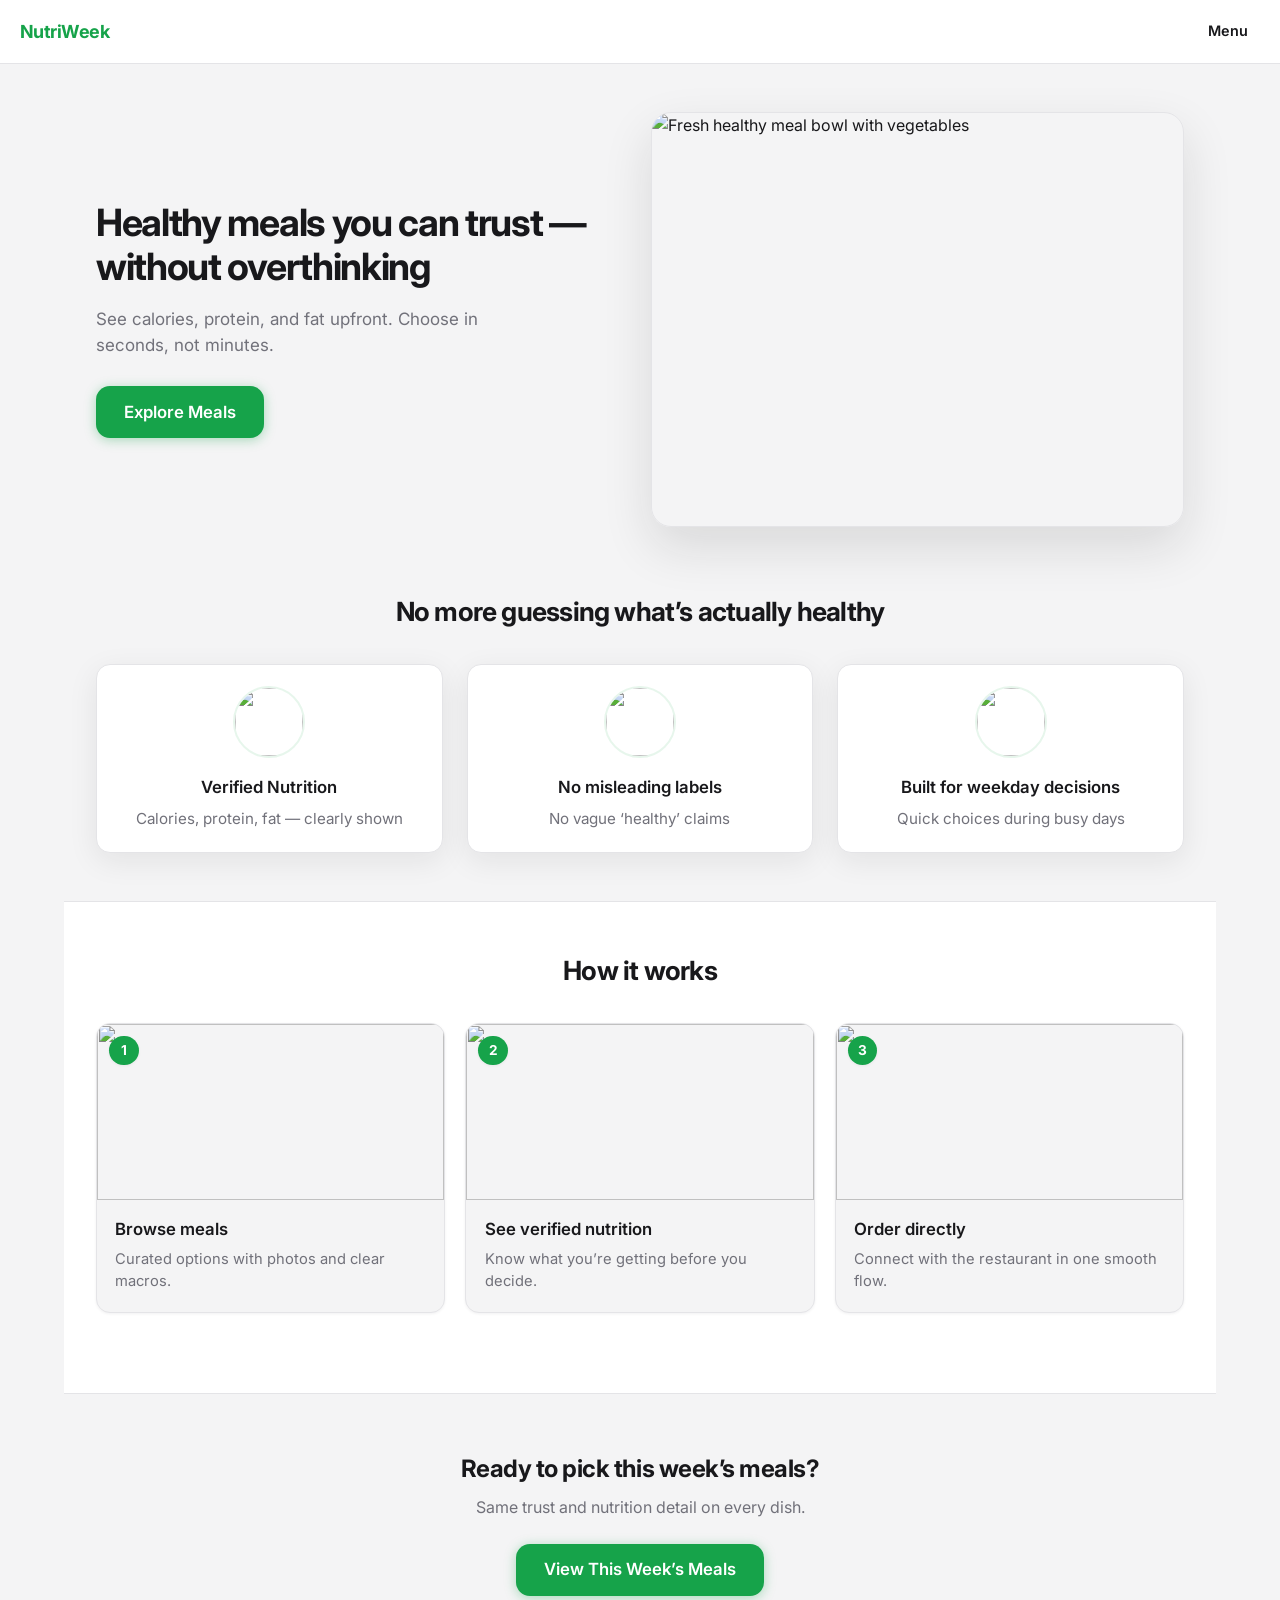
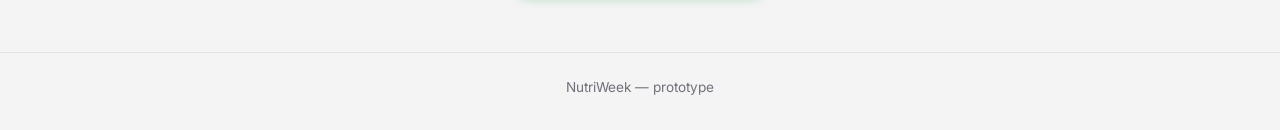
==== index.html @ 4da8d043 "first commit" ====
<!DOCTYPE html>
<html lang="en">
<head>
  <meta charset="UTF-8" />
  <meta name="viewport" content="width=device-width, initial-scale=1.0" />
  <title>NutriWeek — Healthy meals you can trust</title>
  <link rel="preconnect" href="https://fonts.googleapis.com" />
  <link rel="preconnect" href="https://fonts.gstatic.com" crossorigin />
  <link href="https://fonts.googleapis.com/css2?family=Inter:wght@400;500;600;700&display=swap" rel="stylesheet" />
  <link rel="stylesheet" href="styles.css" />
</head>
<body class="page-landing">
  <header class="site-header">
    <a href="index.html" class="logo logo--link">NutriWeek</a>
    <a href="menu.html" class="header-cta">Menu</a>
  </header>

  <main class="marketing-main">
    <section class="hero" aria-labelledby="hero-title">
      <div class="hero__copy">
        <h1 id="hero-title" class="hero__title">Healthy meals you can trust — without overthinking</h1>
        <p class="hero__subtitle">
          See calories, protein, and fat upfront. Choose in seconds, not minutes.
        </p>
        <a href="menu.html" class="btn btn-primary btn-lg">Explore Meals</a>
      </div>
      <figure class="hero__figure">
        <img
          src="https://images.unsplash.com/photo-1729769218931-435e9a261149?q=80&w=687&auto=format&fit=crop&ixlib=rb-4.1.0&ixid=M3wxMjA3fDB8MHxwaG90by1wYWdlfHx8fGVufDB8fHx8fA%3D%3D"
          alt="Fresh healthy meal bowl with vegetables"
          width="900"
          height="700"
          loading="eager"
          class="hero__img"
        />
      </figure>
    </section>

    <section class="trust" aria-labelledby="trust-title">
      <div class="section-inner">
        <h2 id="trust-title" class="section-title">No more guessing what’s actually healthy</h2>
        <div class="trust-grid">
          <article class="trust-card">
            <div class="trust-card__icon-wrap">
              <img
                src="https://images.unsplash.com/photo-1490645935967-10de6ba17061?w=200&h=200&fit=crop&q=80"
                alt=""
                width="200"
                height="200"
                class="trust-card__thumb"
                loading="lazy"
              />
            </div>
            <h3 class="trust-card__title">Verified Nutrition</h3>
            <p class="trust-card__text">Calories, protein, fat — clearly shown</p>
          </article>
          <article class="trust-card">
            <div class="trust-card__icon-wrap">
              <img
                src="https://images.unsplash.com/photo-1512621776951-a57141f2eefd?w=200&h=200&fit=crop&q=80"
                alt=""
                width="200"
                height="200"
                class="trust-card__thumb"
                loading="lazy"
              />
            </div>
            <h3 class="trust-card__title">No misleading labels</h3>
            <p class="trust-card__text">No vague ‘healthy’ claims</p>
          </article>
          <article class="trust-card">
            <div class="trust-card__icon-wrap">
              <img
                src="https://images.unsplash.com/photo-1504674900247-0877df9cc836?w=200&h=200&fit=crop&q=80"
                alt=""
                width="200"
                height="200"
                class="trust-card__thumb"
                loading="lazy"
              />
            </div>
            <h3 class="trust-card__title">Built for weekday decisions</h3>
            <p class="trust-card__text">Quick choices during busy days</p>
          </article>
        </div>
      </div>
    </section>

    <section class="how" aria-labelledby="how-title">
      <div class="section-inner">
        <h2 id="how-title" class="section-title">How it works</h2>
        <div class="steps">
          <div class="step-card">
            <img
              src="https://images.unsplash.com/photo-1604908176997-125f25cc6f3d?w=400&h=280&fit=crop&q=80"
              alt=""
              width="400"
              height="280"
              class="step-card__img"
              loading="lazy"
            />
            <span class="step-card__num">1</span>
            <h3 class="step-card__title">Browse meals</h3>
            <p class="step-card__text">Curated options with photos and clear macros.</p>
          </div>
          <div class="step-card">
            <img
              src="https://images.unsplash.com/photo-1498837167922-ddd27525d352?w=400&h=280&fit=crop&q=80"
              alt=""
              width="400"
              height="280"
              class="step-card__img"
              loading="lazy"
            />
            <span class="step-card__num">2</span>
            <h3 class="step-card__title">See verified nutrition</h3>
            <p class="step-card__text">Know what you’re getting before you decide.</p>
          </div>
          <div class="step-card">
            <img
              src="https://images.unsplash.com/photo-1555939594-58d7cb561ad1?w=400&h=280&fit=crop&q=80"
              alt=""
              width="400"
              height="280"
              class="step-card__img"
              loading="lazy"
            />
            <span class="step-card__num">3</span>
            <h3 class="step-card__title">Order directly</h3>
            <p class="step-card__text">Connect with the restaurant in one smooth flow.</p>
          </div>
        </div>
      </div>
    </section>

    <section class="cta-band" aria-label="Get started">
      <div class="cta-band__inner">
        <h2 class="cta-band__title">Ready to pick this week’s meals?</h2>
        <p class="cta-band__text">Same trust and nutrition detail on every dish.</p>
        <a href="menu.html" class="btn btn-primary btn-lg">View This Week’s Meals</a>
      </div>
    </section>
  </main>

  <footer class="site-footer">
    <p class="site-footer__text">NutriWeek — prototype</p>
  </footer>

  <script>
    sessionStorage.setItem("nutriweek_funnel_start", String(Date.now()));
  </script>
</body>
</html>
---- styles.css ----
/* NutriWeek — marketing + menu, mobile-first */

:root {
  --bg: #f4f4f5;
  --surface: #ffffff;
  --text: #18181b;
  --muted: #71717a;
  --accent: #16a34a;
  --accent-hover: #15803d;
  --accent-soft: rgba(22, 163, 74, 0.1);
  --border: #e4e4e7;
  --verified: #16a34a;
  --shadow-sm: 0 1px 3px rgba(24, 24, 27, 0.06);
  --shadow-md: 0 8px 30px rgba(24, 24, 27, 0.08);
  --shadow-lg: 0 20px 50px rgba(24, 24, 27, 0.12);
  --radius: 14px;
  --radius-sm: 10px;
  --tap: 48px;
  font-size: 16px;
}

*,
*::before,
*::after {
  box-sizing: border-box;
}

body {
  margin: 0;
  font-family: "Inter", system-ui, -apple-system, Segoe UI, Roboto, sans-serif;
  background: var(--bg);
  color: var(--text);
  line-height: 1.55;
  min-height: 100dvh;
  -webkit-font-smoothing: antialiased;
}

/* ——— Header ——— */
.site-header {
  display: flex;
  align-items: center;
  justify-content: space-between;
  padding: 0.875rem 1.25rem;
  background: var(--surface);
  border-bottom: 1px solid var(--border);
  position: sticky;
  top: 0;
  z-index: 50;
}

.site-header--marketing {
  max-width: 72rem;
  margin: 0 auto;
  width: 100%;
}

.logo {
  font-weight: 700;
  font-size: 1.125rem;
  color: var(--accent);
  letter-spacing: -0.03em;
}

.logo--link {
  text-decoration: none;
  color: var(--accent);
}

.logo--link:hover {
  color: var(--accent-hover);
}

.header-cta {
  font-size: 0.9rem;
  font-weight: 600;
  color: var(--text);
  text-decoration: none;
  padding: 0.4rem 0.75rem;
  border-radius: var(--radius-sm);
  transition: background 0.15s ease;
}

.header-cta:hover {
  background: var(--bg);
}

/* ——— Buttons ——— */
.btn {
  display: inline-flex;
  align-items: center;
  justify-content: center;
  min-height: var(--tap);
  padding: 0.7rem 1.35rem;
  font-size: 1rem;
  font-weight: 600;
  border-radius: var(--radius);
  border: none;
  cursor: pointer;
  text-decoration: none;
  font-family: inherit;
  transition: background 0.18s ease, transform 0.12s ease, box-shadow 0.18s ease;
}

.btn:active {
  transform: scale(0.98);
}

.btn-primary {
  background: var(--accent);
  color: #fff;
  box-shadow: 0 2px 12px rgba(22, 163, 74, 0.35);
}

.btn-primary:hover {
  background: var(--accent-hover);
  box-shadow: 0 4px 16px rgba(22, 163, 74, 0.4);
}

.btn-lg {
  min-height: 52px;
  padding-left: 1.75rem;
  padding-right: 1.75rem;
  font-size: 1.05rem;
}

.btn-secondary {
  background: var(--text);
  color: #fff;
}

.btn-secondary:hover {
  opacity: 0.92;
}

.btn-ghost {
  background: transparent;
  color: var(--muted);
}

.btn-ghost:hover {
  background: var(--bg);
  color: var(--text);
}

.btn-whatsapp {
  background: #25d366;
  color: #fff;
  width: 100%;
}

.btn-whatsapp:hover {
  filter: brightness(1.05);
  box-shadow: var(--shadow-sm);
}

.btn-block {
  width: 100%;
}

/* ——— Marketing: landing ——— */
.marketing-main {
  max-width: 72rem;
  margin: 0 auto;
}

.hero {
  display: grid;
  gap: 2rem;
  padding: 2rem 1.25rem 3rem;
  align-items: center;
}

@media (min-width: 900px) {
  .hero {
    grid-template-columns: 1fr 1.05fr;
    padding: 3rem 2rem 4rem;
    gap: 3rem;
  }
}

.hero__copy {
  text-align: center;
}

@media (min-width: 900px) {
  .hero__copy {
    text-align: left;
  }
}

.hero__title {
  font-size: clamp(1.65rem, 4.5vw, 2.35rem);
  font-weight: 700;
  line-height: 1.18;
  margin: 0 0 1rem;
  letter-spacing: -0.035em;
  color: var(--text);
}

.hero__subtitle {
  color: var(--muted);
  margin: 0 0 1.75rem;
  font-size: 1.0625rem;
  max-width: 28rem;
  margin-left: auto;
  margin-right: auto;
}

@media (min-width: 900px) {
  .hero__subtitle {
    margin-left: 0;
  }
}

.hero__figure {
  margin: 0;
  border-radius: calc(var(--radius) + 6px);
  overflow: hidden;
  box-shadow: var(--shadow-lg);
  border: 1px solid var(--border);
}

.hero__img {
  display: block;
  width: 100%;
  height: auto;
  aspect-ratio: 9 / 7;
  object-fit: cover;
}

.section-inner {
  padding: 0 1.25rem 3rem;
}

@media (min-width: 640px) {
  .section-inner {
    padding-left: 2rem;
    padding-right: 2rem;
  }
}

.section-title {
  font-size: clamp(1.35rem, 3vw, 1.65rem);
  font-weight: 700;
  text-align: center;
  margin: 0 0 2rem;
  letter-spacing: -0.03em;
}

.trust-grid {
  display: grid;
  gap: 1.25rem;
}

@media (min-width: 700px) {
  .trust-grid {
    grid-template-columns: repeat(3, 1fr);
    gap: 1.5rem;
  }
}

.trust-card {
  background: var(--surface);
  border-radius: var(--radius);
  padding: 1.35rem 1.25rem;
  border: 1px solid var(--border);
  box-shadow: var(--shadow-md);
  text-align: center;
}

.trust-card__icon-wrap {
  width: 4.5rem;
  height: 4.5rem;
  margin: 0 auto 1rem;
  border-radius: 50%;
  overflow: hidden;
  border: 2px solid var(--accent-soft);
}

.trust-card__thumb {
  width: 100%;
  height: 100%;
  object-fit: cover;
}

.trust-card__title {
  font-size: 1.05rem;
  font-weight: 600;
  margin: 0 0 0.4rem;
}

.trust-card__text {
  margin: 0;
  color: var(--muted);
  font-size: 0.95rem;
}

.how {
  background: var(--surface);
  border-top: 1px solid var(--border);
  border-bottom: 1px solid var(--border);
  padding: 3rem 0 2rem;
}

.steps {
  display: grid;
  gap: 1.5rem;
}

@media (min-width: 768px) {
  .steps {
    grid-template-columns: repeat(3, 1fr);
    gap: 1.25rem;
    align-items: start;
  }
}

.step-card {
  background: var(--bg);
  border-radius: var(--radius);
  padding: 0;
  border: 1px solid var(--border);
  box-shadow: var(--shadow-sm);
  overflow: hidden;
  position: relative;
}

.step-card__img {
  width: 100%;
  height: 11rem;
  object-fit: cover;
  display: block;
}

.step-card__num {
  position: absolute;
  top: 0.75rem;
  left: 0.75rem;
  width: 1.85rem;
  height: 1.85rem;
  background: var(--accent);
  color: #fff;
  font-size: 0.85rem;
  font-weight: 700;
  border-radius: 50%;
  display: flex;
  align-items: center;
  justify-content: center;
  box-shadow: var(--shadow-sm);
}

.step-card__title {
  font-size: 1.05rem;
  font-weight: 600;
  margin: 0;
  padding: 1rem 1.15rem 0.35rem;
}

.step-card__text {
  margin: 0;
  padding: 0 1.15rem 1.15rem;
  color: var(--muted);
  font-size: 0.92rem;
}

.cta-band {
  padding: 3.5rem 1.25rem;
  text-align: center;
}

.cta-band__inner {
  max-width: 32rem;
  margin: 0 auto;
}

.cta-band__title {
  font-size: 1.5rem;
  font-weight: 700;
  margin: 0 0 0.5rem;
  letter-spacing: -0.02em;
}

.cta-band__text {
  color: var(--muted);
  margin: 0 0 1.5rem;
}

.site-footer {
  padding: 1.5rem 1.25rem 2rem;
  text-align: center;
  border-top: 1px solid var(--border);
}

.site-footer__text {
  margin: 0;
  font-size: 0.85rem;
  color: var(--muted);
}

/* ——— App: menu page ——— */
.app-main {
  max-width: 42rem;
  margin: 0 auto;
  padding: 1.25rem 1rem 3.5rem;
}

@media (min-width: 480px) {
  .app-main {
    padding-left: 1.5rem;
    padding-right: 1.5rem;
  }
}

.menu-trust-banner {
  margin: 0 0 1.25rem;
  padding: 0.65rem 1rem;
  font-size: 0.875rem;
  font-weight: 500;
  color: #166534;
  background: #dcfce7;
  border: 1px solid #bbf7d0;
  border-radius: var(--radius-sm);
  text-align: center;
}

.page-title {
  font-size: 1.4rem;
  font-weight: 700;
  margin: 0 0 0.35rem;
  letter-spacing: -0.02em;
}

.screen {
  display: none;
  animation: fadeIn 0.28s ease;
}

.screen--active {
  display: block;
}

.screen[hidden] {
  display: none !important;
}

@keyframes fadeIn {
  from {
    opacity: 0;
    transform: translateY(8px);
  }
  to {
    opacity: 1;
    transform: translateY(0);
  }
}

.section-head {
  margin-bottom: 1.35rem;
}

.muted {
  color: var(--muted);
  margin: 0;
  font-size: 0.95rem;
}

.menu-list {
  list-style: none;
  margin: 0;
  padding: 0;
  display: flex;
  flex-direction: column;
  gap: 1.35rem;
}

.menu-item-card {
  background: var(--surface);
  border-radius: var(--radius);
  overflow: hidden;
  border: 1px solid var(--border);
  box-shadow: var(--shadow-md);
  display: flex;
  flex-direction: column;
}

.menu-item-card__media {
  position: relative;
  margin: 0;
  aspect-ratio: 600 / 360;
  overflow: hidden;
  background: var(--border);
}

.menu-item-card__media img {
  width: 100%;
  height: 100%;
  object-fit: cover;
  display: block;
}

.menu-item-card__body {
  padding: 1.15rem 1.2rem 1.25rem;
  display: flex;
  flex-direction: column;
  flex: 1;
}

.menu-item-card__row {
  display: flex;
  flex-wrap: wrap;
  align-items: flex-start;
  justify-content: space-between;
  gap: 0.5rem;
  margin-bottom: 0.5rem;
}

.menu-item-card__title {
  margin: 0;
  font-size: 1.08rem;
  font-weight: 600;
  letter-spacing: -0.02em;
}

.price {
  font-weight: 700;
  color: var(--accent);
  font-size: 1.05rem;
  white-space: nowrap;
}

.badge {
  display: inline-block;
  font-size: 0.65rem;
  font-weight: 700;
  text-transform: uppercase;
  letter-spacing: 0.07em;
  color: #fff;
  background: var(--verified);
  padding: 0.25rem 0.55rem;
  border-radius: 6px;
  margin-bottom: 0.55rem;
}

.nutrition {
  font-size: 0.9rem;
  color: var(--muted);
  margin: 0 0 1.1rem;
}

.menu-item-card .btn {
  width: 100%;
  margin-top: auto;
}

/* ——— Inline feedback (non-blocking) ——— */
.feedback-inline {
  margin-top: 2rem;
  padding: 1.25rem 1rem;
  background: var(--surface);
  border: 1px dashed var(--border);
  border-radius: var(--radius);
}

.feedback-inline__label {
  margin: 0 0 0.85rem;
  font-size: 0.9rem;
  font-weight: 500;
  color: var(--muted);
  text-align: center;
}

.feedback-inline__actions {
  display: flex;
  flex-wrap: wrap;
  gap: 0.5rem;
  justify-content: center;
}

.btn-feedback {
  display: inline-flex;
  align-items: center;
  justify-content: center;
  min-height: 2.25rem;
  padding: 0.4rem 0.85rem;
  font-size: 0.8125rem;
  font-weight: 500;
  font-family: inherit;
  color: var(--muted);
  background: var(--bg);
  border: 1px solid var(--border);
  border-radius: 999px;
  cursor: pointer;
  transition: color 0.15s ease, border-color 0.15s ease, background 0.15s ease;
}

.btn-feedback:hover {
  color: var(--text);
  border-color: #d4d4d8;
  background: #fafafa;
}

.btn-feedback:active {
  transform: scale(0.98);
}

.mt {
  margin-top: 0.75rem;
}

.mt-lg {
  margin-top: 1.25rem;
}

.contact-card {
  background: var(--surface);
  border-radius: var(--radius);
  padding: 1.5rem;
  border: 1px solid var(--border);
  box-shadow: var(--shadow-md);
}

.contact-card p {
  margin: 0.25rem 0;
}

.link-phone {
  color: var(--accent);
  font-weight: 600;
  text-decoration: none;
}

.link-phone:hover {
  text-decoration: underline;
}

/* ——— Modal ——— */
.modal[hidden] {
  display: none !important;
}

.modal:not([hidden]) {
  display: block;
  position: fixed;
  inset: 0;
  z-index: 100;
}

.modal-backdrop {
  position: absolute;
  inset: 0;
  background: rgba(24, 24, 27, 0.5);
  backdrop-filter: blur(2px);
}

.modal-panel {
  position: relative;
  margin: auto;
  max-width: min(26rem, calc(100vw - 1.75rem));
  top: 50%;
  transform: translateY(-50%);
  background: var(--surface);
  border-radius: var(--radius);
  padding: 1.5rem 1.35rem 1.35rem;
  box-shadow: var(--shadow-lg);
  border: 1px solid var(--border);
}

.modal--exit .modal-backdrop {
  background: rgba(24, 24, 27, 0.4);
}

.modal-panel--exit {
  padding: 1.35rem 1.25rem 1.25rem;
  max-width: min(22rem, calc(100vw - 1.75rem));
}

.modal-actions--exit {
  justify-content: space-between;
}

.exit-options {
  margin-bottom: 1.15rem;
}

.exit-options .radio-row {
  padding: 0.65rem 0.75rem;
  margin-bottom: 0.4rem;
  font-size: 0.9rem;
}

.modal-panel__title {
  margin: 0 0 0.5rem;
  font-size: 1.1rem;
  line-height: 1.35;
  font-weight: 600;
  letter-spacing: -0.02em;
}

.modal-helper {
  margin: 0 0 1.25rem;
  font-size: 0.8125rem;
  color: var(--muted);
}

.friction-options {
  border: none;
  margin: 0 0 1.5rem;
  padding: 0;
}

.radio-row {
  display: flex;
  align-items: flex-start;
  gap: 0.75rem;
  padding: 0.85rem 0.9rem;
  margin-bottom: 0.5rem;
  cursor: pointer;
  font-size: 0.95rem;
  border-radius: var(--radius-sm);
  border: 2px solid var(--border);
  background: var(--surface);
  transition: border-color 0.15s ease, background 0.15s ease, box-shadow 0.15s ease;
}

.radio-row:last-of-type {
  margin-bottom: 0;
}

.radio-row:hover {
  border-color: #d4d4d8;
  background: #fafafa;
}

.radio-row--checked,
.radio-row:has(input:checked) {
  border-color: var(--accent);
  background: var(--accent-soft);
  box-shadow: 0 0 0 1px rgba(22, 163, 74, 0.15);
}

.radio-row input {
  margin-top: 0.2rem;
  flex-shrink: 0;
  accent-color: var(--accent);
}

.modal-actions {
  display: flex;
  gap: 0.65rem;
  justify-content: flex-end;
  flex-wrap: wrap;
  padding-top: 0.25rem;
}

.modal-actions .btn {
  min-width: 5.75rem;
}

@supports not selector(:has(*)) {
  .radio-row--checked {
    border-color: var(--accent);
    background: var(--accent-soft);
  }
}

@media (min-width: 480px) {
  .menu-item-card .btn {
    width: auto;
    min-width: 13rem;
    align-self: flex-start;
  }
}
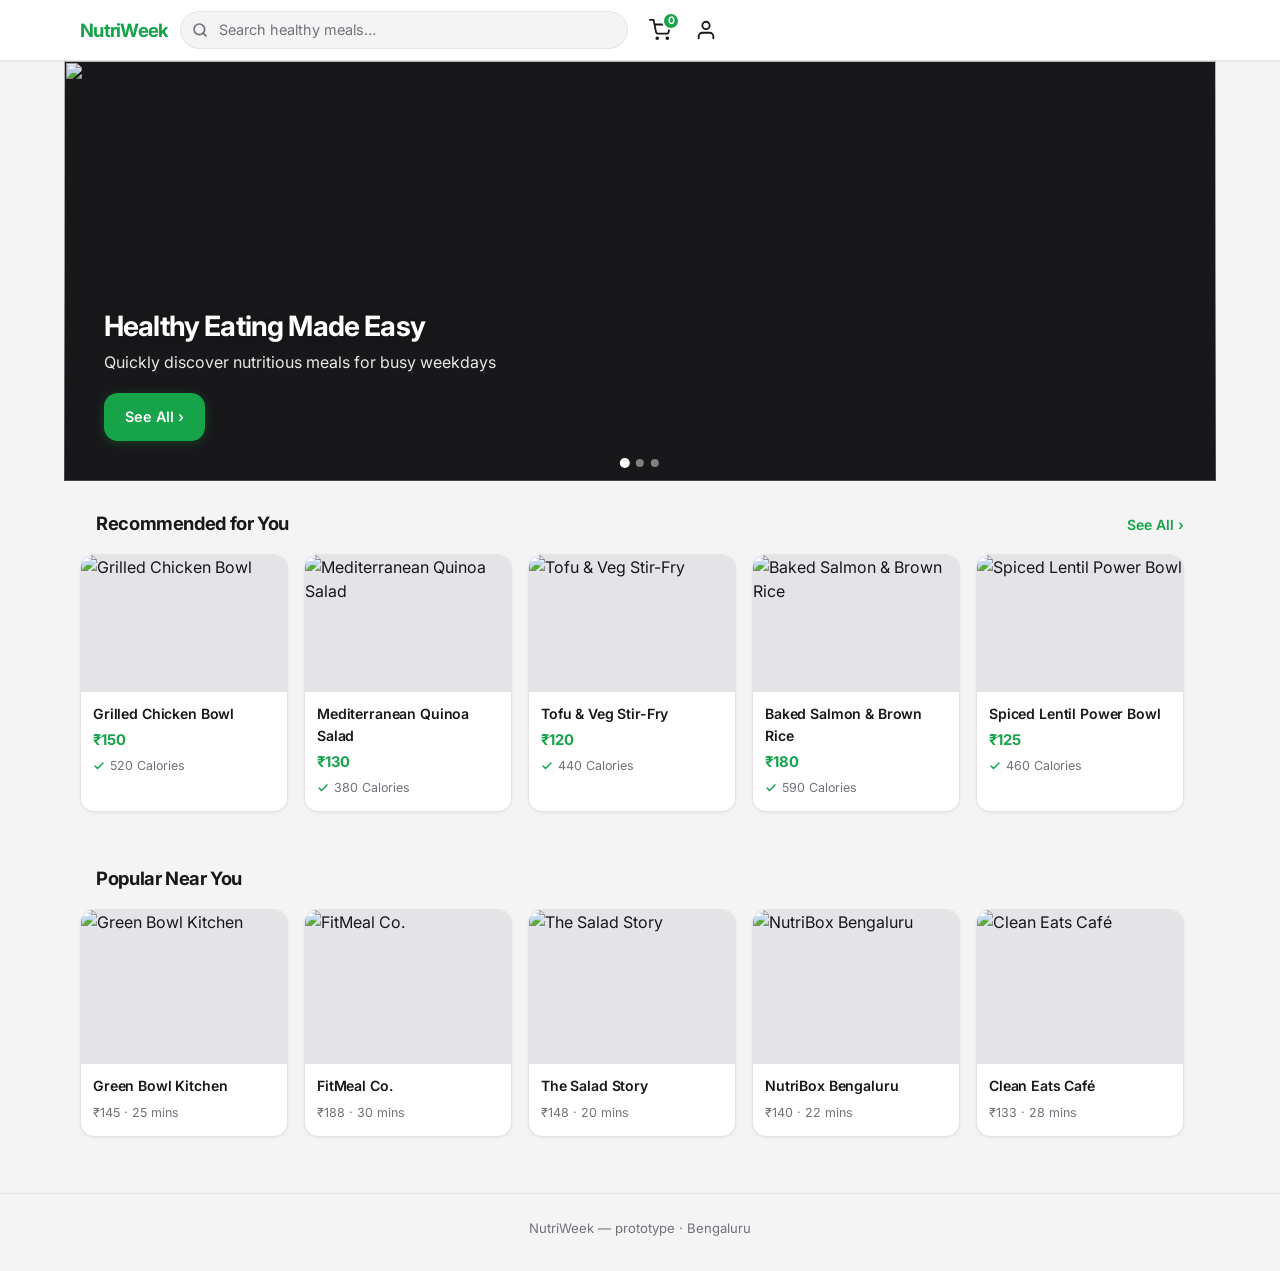
==== commit dfa03fca: "updated" ====
--- a/index.html
+++ b/index.html
@@ -3,151 +3,47 @@
 <head>
   <meta charset="UTF-8" />
   <meta name="viewport" content="width=device-width, initial-scale=1.0" />
+  <meta name="description" content="NutriWeek — Discover healthy, verified meals for busy weekdays. See calories, protein, and fat upfront. Order in seconds." />
   <title>NutriWeek — Healthy meals you can trust</title>
   <link rel="preconnect" href="https://fonts.googleapis.com" />
   <link rel="preconnect" href="https://fonts.gstatic.com" crossorigin />
   <link href="https://fonts.googleapis.com/css2?family=Inter:wght@400;500;600;700&display=swap" rel="stylesheet" />
   <link rel="stylesheet" href="styles.css" />
 </head>
-<body class="page-landing">
-  <header class="site-header">
-    <a href="index.html" class="logo logo--link">NutriWeek</a>
-    <a href="menu.html" class="header-cta">Menu</a>
-  </header>
+<body>
+  <header class="app-navbar" id="app-navbar"></header>
 
-  <main class="marketing-main">
-    <section class="hero" aria-labelledby="hero-title">
-      <div class="hero__copy">
-        <h1 id="hero-title" class="hero__title">Healthy meals you can trust — without overthinking</h1>
-        <p class="hero__subtitle">
-          See calories, protein, and fat upfront. Choose in seconds, not minutes.
-        </p>
-        <a href="menu.html" class="btn btn-primary btn-lg">Explore Meals</a>
-      </div>
-      <figure class="hero__figure">
-        <img
-          src="https://images.unsplash.com/photo-1729769218931-435e9a261149?q=80&w=687&auto=format&fit=crop&ixlib=rb-4.1.0&ixid=M3wxMjA3fDB8MHxwaG90by1wYWdlfHx8fGVufDB8fHx8fA%3D%3D"
-          alt="Fresh healthy meal bowl with vegetables"
-          width="900"
-          height="700"
-          loading="eager"
-          class="hero__img"
-        />
-      </figure>
+  <main class="page-home">
+    <!-- Hero Carousel -->
+    <section class="hero-carousel" aria-label="Featured meals">
+      <div class="carousel-viewport" id="carousel-viewport"></div>
+      <div class="carousel-dots" id="carousel-dots"></div>
     </section>
 
-    <section class="trust" aria-labelledby="trust-title">
-      <div class="section-inner">
-        <h2 id="trust-title" class="section-title">No more guessing what’s actually healthy</h2>
-        <div class="trust-grid">
-          <article class="trust-card">
-            <div class="trust-card__icon-wrap">
-              <img
-                src="https://images.unsplash.com/photo-1490645935967-10de6ba17061?w=200&h=200&fit=crop&q=80"
-                alt=""
-                width="200"
-                height="200"
-                class="trust-card__thumb"
-                loading="lazy"
-              />
-            </div>
-            <h3 class="trust-card__title">Verified Nutrition</h3>
-            <p class="trust-card__text">Calories, protein, fat — clearly shown</p>
-          </article>
-          <article class="trust-card">
-            <div class="trust-card__icon-wrap">
-              <img
-                src="https://images.unsplash.com/photo-1512621776951-a57141f2eefd?w=200&h=200&fit=crop&q=80"
-                alt=""
-                width="200"
-                height="200"
-                class="trust-card__thumb"
-                loading="lazy"
-              />
-            </div>
-            <h3 class="trust-card__title">No misleading labels</h3>
-            <p class="trust-card__text">No vague ‘healthy’ claims</p>
-          </article>
-          <article class="trust-card">
-            <div class="trust-card__icon-wrap">
-              <img
-                src="https://images.unsplash.com/photo-1504674900247-0877df9cc836?w=200&h=200&fit=crop&q=80"
-                alt=""
-                width="200"
-                height="200"
-                class="trust-card__thumb"
-                loading="lazy"
-              />
-            </div>
-            <h3 class="trust-card__title">Built for weekday decisions</h3>
-            <p class="trust-card__text">Quick choices during busy days</p>
-          </article>
-        </div>
+    <!-- Recommended for You -->
+    <section class="rail" aria-labelledby="recommended-title">
+      <div class="rail__header">
+        <h2 id="recommended-title" class="rail__title">Recommended for You</h2>
+        <a href="search.html" class="rail__see-all">See All ›</a>
       </div>
+      <div class="rail__scroll" id="recommended-rail"></div>
     </section>
 
-    <section class="how" aria-labelledby="how-title">
-      <div class="section-inner">
-        <h2 id="how-title" class="section-title">How it works</h2>
-        <div class="steps">
-          <div class="step-card">
-            <img
-              src="https://images.unsplash.com/photo-1604908176997-125f25cc6f3d?w=400&h=280&fit=crop&q=80"
-              alt=""
-              width="400"
-              height="280"
-              class="step-card__img"
-              loading="lazy"
-            />
-            <span class="step-card__num">1</span>
-            <h3 class="step-card__title">Browse meals</h3>
-            <p class="step-card__text">Curated options with photos and clear macros.</p>
-          </div>
-          <div class="step-card">
-            <img
-              src="https://images.unsplash.com/photo-1498837167922-ddd27525d352?w=400&h=280&fit=crop&q=80"
-              alt=""
-              width="400"
-              height="280"
-              class="step-card__img"
-              loading="lazy"
-            />
-            <span class="step-card__num">2</span>
-            <h3 class="step-card__title">See verified nutrition</h3>
-            <p class="step-card__text">Know what you’re getting before you decide.</p>
-          </div>
-          <div class="step-card">
-            <img
-              src="https://images.unsplash.com/photo-1555939594-58d7cb561ad1?w=400&h=280&fit=crop&q=80"
-              alt=""
-              width="400"
-              height="280"
-              class="step-card__img"
-              loading="lazy"
-            />
-            <span class="step-card__num">3</span>
-            <h3 class="step-card__title">Order directly</h3>
-            <p class="step-card__text">Connect with the restaurant in one smooth flow.</p>
-          </div>
-        </div>
+    <!-- Popular Near You -->
+    <section class="rail" aria-labelledby="popular-title">
+      <div class="rail__header">
+        <h2 id="popular-title" class="rail__title">Popular Near You</h2>
       </div>
-    </section>
-
-    <section class="cta-band" aria-label="Get started">
-      <div class="cta-band__inner">
-        <h2 class="cta-band__title">Ready to pick this week’s meals?</h2>
-        <p class="cta-band__text">Same trust and nutrition detail on every dish.</p>
-        <a href="menu.html" class="btn btn-primary btn-lg">View This Week’s Meals</a>
-      </div>
+      <div class="rail__scroll" id="popular-rail"></div>
     </section>
   </main>
 
   <footer class="site-footer">
-    <p class="site-footer__text">NutriWeek — prototype</p>
+    <p class="site-footer__text">NutriWeek — prototype · Bengaluru</p>
   </footer>
 
-  <script>
-    sessionStorage.setItem("nutriweek_funnel_start", String(Date.now()));
-  </script>
+  <script src="data.js"></script>
+  <script src="shared.js"></script>
+  <script src="home.js"></script>
 </body>
 </html>
--- a/styles.css
+++ b/styles.css
@@ -1,5 +1,9 @@
-/* NutriWeek — marketing + menu, mobile-first */
-
+/* ============================================================
+   NutriWeek — Complete stylesheet
+   Mobile-first · vanilla CSS · Inter typeface
+   ============================================================ */
+
+/* ——— Design Tokens ——— */
 :root {
   --bg: #f4f4f5;
   --surface: #ffffff;
@@ -7,18 +11,28 @@
   --muted: #71717a;
   --accent: #16a34a;
   --accent-hover: #15803d;
-  --accent-soft: rgba(22, 163, 74, 0.1);
+  --accent-soft: rgba(22, 163, 74, 0.08);
+  --accent-light: #dcfce7;
+  --accent-border: #bbf7d0;
   --border: #e4e4e7;
   --verified: #16a34a;
+  --danger: #dc2626;
+  --shadow-xs: 0 1px 2px rgba(24, 24, 27, 0.04);
   --shadow-sm: 0 1px 3px rgba(24, 24, 27, 0.06);
-  --shadow-md: 0 8px 30px rgba(24, 24, 27, 0.08);
-  --shadow-lg: 0 20px 50px rgba(24, 24, 27, 0.12);
+  --shadow-md: 0 4px 16px rgba(24, 24, 27, 0.07);
+  --shadow-lg: 0 12px 40px rgba(24, 24, 27, 0.10);
+  --shadow-xl: 0 20px 50px rgba(24, 24, 27, 0.14);
   --radius: 14px;
   --radius-sm: 10px;
+  --radius-xs: 8px;
+  --radius-pill: 999px;
   --tap: 48px;
+  --navbar-h: 60px;
+  --transition: 0.2s ease;
   font-size: 16px;
 }
 
+/* ——— Reset ——— */
 *,
 *::before,
 *::after {
@@ -35,92 +49,186 @@
   -webkit-font-smoothing: antialiased;
 }
 
-/* ——— Header ——— */
-.site-header {
-  display: flex;
-  align-items: center;
-  justify-content: space-between;
-  padding: 0.875rem 1.25rem;
+img {
+  max-width: 100%;
+  height: auto;
+}
+
+a {
+  color: inherit;
+}
+
+button {
+  font-family: inherit;
+}
+
+/* ============================================================
+   APP NAVBAR
+   ============================================================ */
+
+.app-navbar {
+  position: sticky;
+  top: 0;
+  z-index: 80;
   background: var(--surface);
   border-bottom: 1px solid var(--border);
-  position: sticky;
-  top: 0;
-  z-index: 50;
-}
-
-.site-header--marketing {
+  box-shadow: var(--shadow-xs);
+}
+
+.navbar-inner {
+  display: flex;
+  align-items: center;
+  gap: 0.75rem;
   max-width: 72rem;
   margin: 0 auto;
-  width: 100%;
+  padding: 0 1rem;
+  height: var(--navbar-h);
 }
 
 .logo {
   font-weight: 700;
-  font-size: 1.125rem;
+  font-size: 1.15rem;
   color: var(--accent);
-  letter-spacing: -0.03em;
+  letter-spacing: -0.04em;
+  flex-shrink: 0;
 }
 
 .logo--link {
   text-decoration: none;
   color: var(--accent);
+  transition: color var(--transition);
 }
 
 .logo--link:hover {
   color: var(--accent-hover);
 }
 
-.header-cta {
+/* Search input */
+.navbar-search {
+  flex: 1;
+  display: flex;
+  align-items: center;
+  position: relative;
+  max-width: 28rem;
+}
+
+.navbar-search__icon {
+  position: absolute;
+  left: 0.75rem;
+  color: var(--muted);
+  pointer-events: none;
+}
+
+.navbar-search__input {
+  width: 100%;
+  height: 2.4rem;
+  padding: 0 0.85rem 0 2.35rem;
   font-size: 0.9rem;
-  font-weight: 600;
+  font-family: inherit;
+  border: 1px solid var(--border);
+  border-radius: var(--radius-pill);
+  background: var(--bg);
+  color: var(--text);
+  outline: none;
+  transition: border-color var(--transition), background var(--transition),
+    box-shadow var(--transition);
+}
+
+.navbar-search__input::placeholder {
+  color: var(--muted);
+}
+
+.navbar-search__input:focus {
+  background: var(--surface);
+  border-color: var(--accent);
+  box-shadow: 0 0 0 3px var(--accent-soft);
+}
+
+/* Actions (cart + profile) */
+.navbar-actions {
+  display: flex;
+  align-items: center;
+  gap: 0.35rem;
+  flex-shrink: 0;
+}
+
+.navbar-action {
+  position: relative;
+  display: flex;
+  align-items: center;
+  justify-content: center;
+  width: 2.5rem;
+  height: 2.5rem;
+  border-radius: 50%;
   color: var(--text);
   text-decoration: none;
-  padding: 0.4rem 0.75rem;
-  border-radius: var(--radius-sm);
-  transition: background 0.15s ease;
-}
-
-.header-cta:hover {
+  transition: background var(--transition), color var(--transition);
+}
+
+.navbar-action:hover {
   background: var(--bg);
-}
-
-/* ——— Buttons ——— */
+  color: var(--accent);
+}
+
+.cart-badge {
+  position: absolute;
+  top: 2px;
+  right: 0;
+  min-width: 1.15rem;
+  height: 1.15rem;
+  font-size: 0.65rem;
+  font-weight: 700;
+  color: #fff;
+  background: var(--accent);
+  border-radius: 50%;
+  display: flex;
+  align-items: center;
+  justify-content: center;
+  line-height: 1;
+  border: 2px solid var(--surface);
+}
+
+/* ============================================================
+   BUTTONS
+   ============================================================ */
+
 .btn {
   display: inline-flex;
   align-items: center;
   justify-content: center;
   min-height: var(--tap);
-  padding: 0.7rem 1.35rem;
-  font-size: 1rem;
+  padding: 0.65rem 1.3rem;
+  font-size: 0.95rem;
   font-weight: 600;
   border-radius: var(--radius);
   border: none;
   cursor: pointer;
   text-decoration: none;
   font-family: inherit;
-  transition: background 0.18s ease, transform 0.12s ease, box-shadow 0.18s ease;
+  transition: background var(--transition), transform 0.12s ease,
+    box-shadow var(--transition), opacity var(--transition);
 }
 
 .btn:active {
-  transform: scale(0.98);
+  transform: scale(0.97);
 }
 
 .btn-primary {
   background: var(--accent);
   color: #fff;
-  box-shadow: 0 2px 12px rgba(22, 163, 74, 0.35);
+  box-shadow: 0 2px 10px rgba(22, 163, 74, 0.3);
 }
 
 .btn-primary:hover {
   background: var(--accent-hover);
-  box-shadow: 0 4px 16px rgba(22, 163, 74, 0.4);
+  box-shadow: 0 4px 16px rgba(22, 163, 74, 0.35);
 }
 
 .btn-lg {
   min-height: 52px;
   padding-left: 1.75rem;
   padding-right: 1.75rem;
-  font-size: 1.05rem;
+  font-size: 1.02rem;
 }
 
 .btn-secondary {
@@ -129,7 +237,7 @@
 }
 
 .btn-secondary:hover {
-  opacity: 0.92;
+  opacity: 0.9;
 }
 
 .btn-ghost {
@@ -149,7 +257,7 @@
 }
 
 .btn-whatsapp:hover {
-  filter: brightness(1.05);
+  filter: brightness(1.06);
   box-shadow: var(--shadow-sm);
 }
 
@@ -157,233 +265,1294 @@
   width: 100%;
 }
 
-/* ——— Marketing: landing ——— */
-.marketing-main {
+.btn-outline {
+  background: transparent;
+  color: var(--text);
+  border: 1.5px solid var(--border);
+}
+
+.btn-outline:hover {
+  border-color: var(--accent);
+  color: var(--accent);
+  background: var(--accent-soft);
+}
+
+.btn-sm {
+  min-height: 2rem;
+  padding: 0.3rem 0.85rem;
+  font-size: 0.82rem;
+  border-radius: var(--radius-xs);
+}
+
+/* ============================================================
+   HERO CAROUSEL  (Homepage)
+   ============================================================ */
+
+.hero-carousel {
+  position: relative;
+  width: 100%;
+  aspect-ratio: 16 / 8;
+  max-height: 420px;
+  overflow: hidden;
+  background: var(--text);
+}
+
+@media (max-width: 599px) {
+  .hero-carousel {
+    aspect-ratio: 4 / 3;
+    max-height: 340px;
+  }
+}
+
+.carousel-viewport {
+  position: relative;
+  width: 100%;
+  height: 100%;
+}
+
+.carousel-slide {
+  position: absolute;
+  inset: 0;
+  opacity: 0;
+  transition: opacity 0.7s ease;
+  display: flex;
+  align-items: flex-end;
+}
+
+.carousel-slide--active {
+  opacity: 1;
+  z-index: 1;
+}
+
+.carousel-slide__bg {
+  position: absolute;
+  inset: 0;
+  width: 100%;
+  height: 100%;
+  object-fit: cover;
+}
+
+.carousel-slide__overlay {
+  position: absolute;
+  inset: 0;
+  background: linear-gradient(
+    to top,
+    rgba(24, 24, 27, 0.75) 0%,
+    rgba(24, 24, 27, 0.25) 50%,
+    rgba(24, 24, 27, 0.05) 100%
+  );
+}
+
+.carousel-slide__content {
+  position: relative;
+  z-index: 2;
+  padding: 1.5rem 1.25rem 2rem;
+  max-width: 36rem;
+  color: #fff;
+}
+
+@media (min-width: 600px) {
+  .carousel-slide__content {
+    padding: 2rem 2.5rem 2.5rem;
+  }
+}
+
+.carousel-slide__title {
+  font-size: clamp(1.25rem, 3.5vw, 1.75rem);
+  font-weight: 700;
+  margin: 0 0 0.5rem;
+  line-height: 1.2;
+  letter-spacing: -0.03em;
+  text-shadow: 0 2px 8px rgba(0, 0, 0, 0.2);
+}
+
+.carousel-slide__subtitle {
+  margin: 0 0 1.15rem;
+  font-size: clamp(0.85rem, 1.8vw, 1rem);
+  opacity: 0.9;
+  line-height: 1.45;
+  max-width: 30rem;
+}
+
+.carousel-slide__cta {
+  font-size: 0.9rem;
+}
+
+/* Dots */
+.carousel-dots {
+  position: absolute;
+  bottom: 0.85rem;
+  left: 50%;
+  transform: translateX(-50%);
+  z-index: 5;
+  display: flex;
+  gap: 0.45rem;
+}
+
+.carousel-dot {
+  width: 8px;
+  height: 8px;
+  border-radius: 50%;
+  border: none;
+  background: rgba(255, 255, 255, 0.45);
+  cursor: pointer;
+  padding: 0;
+  transition: background var(--transition), transform var(--transition);
+}
+
+.carousel-dot--active {
+  background: #fff;
+  transform: scale(1.25);
+}
+
+/* ============================================================
+   HORIZONTAL RAILS  (Homepage)
+   ============================================================ */
+
+.page-home {
   max-width: 72rem;
   margin: 0 auto;
-}
-
-.hero {
-  display: grid;
-  gap: 2rem;
-  padding: 2rem 1.25rem 3rem;
-  align-items: center;
-}
-
-@media (min-width: 900px) {
-  .hero {
-    grid-template-columns: 1fr 1.05fr;
-    padding: 3rem 2rem 4rem;
-    gap: 3rem;
+  padding-bottom: 2rem;
+}
+
+.rail {
+  padding: 1.75rem 0 0.5rem;
+}
+
+.rail__header {
+  display: flex;
+  align-items: baseline;
+  justify-content: space-between;
+  padding: 0 1.25rem;
+  margin-bottom: 1rem;
+}
+
+@media (min-width: 640px) {
+  .rail__header {
+    padding: 0 2rem;
   }
 }
 
-.hero__copy {
-  text-align: center;
-}
-
-@media (min-width: 900px) {
-  .hero__copy {
-    text-align: left;
-  }
-}
-
-.hero__title {
-  font-size: clamp(1.65rem, 4.5vw, 2.35rem);
+.rail__title {
+  font-size: 1.15rem;
   font-weight: 700;
-  line-height: 1.18;
-  margin: 0 0 1rem;
-  letter-spacing: -0.035em;
-  color: var(--text);
-}
-
-.hero__subtitle {
-  color: var(--muted);
-  margin: 0 0 1.75rem;
-  font-size: 1.0625rem;
-  max-width: 28rem;
-  margin-left: auto;
-  margin-right: auto;
-}
-
-@media (min-width: 900px) {
-  .hero__subtitle {
-    margin-left: 0;
-  }
-}
-
-.hero__figure {
   margin: 0;
-  border-radius: calc(var(--radius) + 6px);
-  overflow: hidden;
-  box-shadow: var(--shadow-lg);
-  border: 1px solid var(--border);
-}
-
-.hero__img {
-  display: block;
-  width: 100%;
-  height: auto;
-  aspect-ratio: 9 / 7;
-  object-fit: cover;
-}
-
-.section-inner {
-  padding: 0 1.25rem 3rem;
+  letter-spacing: -0.02em;
+}
+
+.rail__see-all {
+  font-size: 0.875rem;
+  font-weight: 600;
+  color: var(--accent);
+  text-decoration: none;
+  white-space: nowrap;
+  transition: color var(--transition);
+}
+
+.rail__see-all:hover {
+  color: var(--accent-hover);
+}
+
+.rail__scroll {
+  display: flex;
+  gap: 1rem;
+  overflow-x: auto;
+  scroll-snap-type: x mandatory;
+  -webkit-overflow-scrolling: touch;
+  padding: 0 1.25rem 1rem;
+  scrollbar-width: none;
+}
+
+.rail__scroll::-webkit-scrollbar {
+  display: none;
 }
 
 @media (min-width: 640px) {
-  .section-inner {
+  .rail__scroll {
     padding-left: 2rem;
     padding-right: 2rem;
   }
 }
 
-.section-title {
-  font-size: clamp(1.35rem, 3vw, 1.65rem);
-  font-weight: 700;
-  text-align: center;
-  margin: 0 0 2rem;
-  letter-spacing: -0.03em;
-}
-
-.trust-grid {
-  display: grid;
-  gap: 1.25rem;
-}
-
-@media (min-width: 700px) {
-  .trust-grid {
-    grid-template-columns: repeat(3, 1fr);
-    gap: 1.5rem;
-  }
-}
-
-.trust-card {
+/* ——— Meal Card (small — for rails) ——— */
+
+.meal-card-sm {
+  flex: 0 0 11rem;
+  scroll-snap-align: start;
+  text-decoration: none;
+  color: inherit;
   background: var(--surface);
   border-radius: var(--radius);
-  padding: 1.35rem 1.25rem;
+  overflow: hidden;
   border: 1px solid var(--border);
+  box-shadow: var(--shadow-sm);
+  transition: box-shadow var(--transition), transform var(--transition);
+}
+
+.meal-card-sm:hover {
   box-shadow: var(--shadow-md);
-  text-align: center;
-}
-
-.trust-card__icon-wrap {
-  width: 4.5rem;
-  height: 4.5rem;
-  margin: 0 auto 1rem;
-  border-radius: 50%;
+  transform: translateY(-2px);
+}
+
+@media (min-width: 480px) {
+  .meal-card-sm {
+    flex: 0 0 13rem;
+  }
+}
+
+.meal-card-sm__media {
+  margin: 0;
+  aspect-ratio: 3 / 2;
   overflow: hidden;
-  border: 2px solid var(--accent-soft);
-}
-
-.trust-card__thumb {
+  background: var(--border);
+}
+
+.meal-card-sm__media img {
   width: 100%;
   height: 100%;
   object-fit: cover;
-}
-
-.trust-card__title {
-  font-size: 1.05rem;
+  display: block;
+  transition: transform 0.35s ease;
+}
+
+.meal-card-sm:hover .meal-card-sm__media img {
+  transform: scale(1.05);
+}
+
+.meal-card-sm__body {
+  padding: 0.7rem 0.75rem 0.85rem;
+}
+
+.meal-card-sm__name {
+  font-size: 0.88rem;
   font-weight: 600;
-  margin: 0 0 0.4rem;
-}
-
-.trust-card__text {
+  margin: 0 0 0.25rem;
+  letter-spacing: -0.01em;
+  display: -webkit-box;
+  -webkit-line-clamp: 2;
+  -webkit-box-orient: vertical;
+  overflow: hidden;
+}
+
+.meal-card-sm__price {
+  display: block;
+  font-weight: 700;
+  color: var(--accent);
+  font-size: 0.92rem;
+  margin-bottom: 0.3rem;
+}
+
+.meal-card-sm__cal {
+  display: flex;
+  align-items: center;
+  gap: 0.3rem;
+  font-size: 0.78rem;
+  color: var(--muted);
+}
+
+.meal-card-sm__cal svg {
+  flex-shrink: 0;
+}
+
+/* ——— Restaurant Card ——— */
+
+.restaurant-card {
+  flex: 0 0 11rem;
+  scroll-snap-align: start;
+  text-decoration: none;
+  color: inherit;
+  background: var(--surface);
+  border-radius: var(--radius);
+  overflow: hidden;
+  border: 1px solid var(--border);
+  box-shadow: var(--shadow-sm);
+  transition: box-shadow var(--transition), transform var(--transition);
+}
+
+.restaurant-card:hover {
+  box-shadow: var(--shadow-md);
+  transform: translateY(-2px);
+}
+
+@media (min-width: 480px) {
+  .restaurant-card {
+    flex: 0 0 13rem;
+  }
+}
+
+.restaurant-card__media {
   margin: 0;
-  color: var(--muted);
-  font-size: 0.95rem;
-}
-
-.how {
+  aspect-ratio: 4 / 3;
+  overflow: hidden;
+  background: var(--border);
+}
+
+.restaurant-card__media img {
+  width: 100%;
+  height: 100%;
+  object-fit: cover;
+  display: block;
+  transition: transform 0.35s ease;
+}
+
+.restaurant-card:hover .restaurant-card__media img {
+  transform: scale(1.05);
+}
+
+.restaurant-card__body {
+  padding: 0.65rem 0.75rem 0.8rem;
+}
+
+.restaurant-card__name {
+  font-size: 0.88rem;
+  font-weight: 600;
+  margin: 0 0 0.15rem;
+  letter-spacing: -0.01em;
+  white-space: nowrap;
+  overflow: hidden;
+  text-overflow: ellipsis;
+}
+
+.restaurant-card__meta {
+  font-size: 0.78rem;
+  color: var(--muted);
+}
+
+/* ============================================================
+   FILTER CHIPS  (Search page)
+   ============================================================ */
+
+.page-search {
+  max-width: 44rem;
+  margin: 0 auto;
+  padding: 1rem 1rem 3.5rem;
+}
+
+@media (min-width: 480px) {
+  .page-search {
+    padding-left: 1.5rem;
+    padding-right: 1.5rem;
+  }
+}
+
+.filter-bar {
+  display: flex;
+  flex-wrap: wrap;
+  gap: 0.5rem;
+  margin-bottom: 1.35rem;
+  padding-bottom: 1rem;
+  border-bottom: 1px solid var(--border);
+}
+
+.chip {
+  display: inline-flex;
+  align-items: center;
+  gap: 0.35rem;
+  padding: 0.45rem 0.95rem;
+  font-size: 0.85rem;
+  font-weight: 500;
+  font-family: inherit;
+  color: var(--muted);
   background: var(--surface);
-  border-top: 1px solid var(--border);
-  border-bottom: 1px solid var(--border);
-  padding: 3rem 0 2rem;
-}
-
-.steps {
-  display: grid;
-  gap: 1.5rem;
-}
-
-@media (min-width: 768px) {
-  .steps {
-    grid-template-columns: repeat(3, 1fr);
-    gap: 1.25rem;
-    align-items: start;
-  }
-}
-
-.step-card {
-  background: var(--bg);
+  border: 1.5px solid var(--border);
+  border-radius: var(--radius-pill);
+  cursor: pointer;
+  transition: all var(--transition);
+  -webkit-user-select: none;
+  user-select: none;
+}
+
+.chip svg {
+  flex-shrink: 0;
+  opacity: 0.5;
+  transition: opacity var(--transition);
+}
+
+.chip:hover {
+  border-color: #d4d4d8;
+  color: var(--text);
+}
+
+.chip--active {
+  background: var(--accent-light);
+  color: var(--accent-hover);
+  border-color: var(--accent-border);
+}
+
+.chip--active svg {
+  opacity: 1;
+  stroke: var(--accent);
+}
+
+/* ============================================================
+   SEARCH RESULTS LIST
+   ============================================================ */
+
+.results-list {
+  list-style: none;
+  margin: 0;
+  padding: 0;
+  display: flex;
+  flex-direction: column;
+  gap: 1rem;
+}
+
+.meal-result-card {
+  position: relative;
+  background: var(--surface);
   border-radius: var(--radius);
-  padding: 0;
   border: 1px solid var(--border);
   box-shadow: var(--shadow-sm);
   overflow: hidden;
-  position: relative;
-}
-
-.step-card__img {
+  transition: box-shadow var(--transition), transform var(--transition);
+}
+
+.meal-result-card:hover {
+  box-shadow: var(--shadow-md);
+  transform: translateY(-1px);
+}
+
+.meal-result-card__link {
+  display: flex;
+  text-decoration: none;
+  color: inherit;
+  gap: 0;
+}
+
+.meal-result-card__media {
+  flex: 0 0 7rem;
+  margin: 0;
+  overflow: hidden;
+  background: var(--border);
+}
+
+@media (min-width: 480px) {
+  .meal-result-card__media {
+    flex: 0 0 8.5rem;
+  }
+}
+
+.meal-result-card__media img {
   width: 100%;
-  height: 11rem;
+  height: 100%;
   object-fit: cover;
   display: block;
-}
-
-.step-card__num {
+  min-height: 7rem;
+}
+
+.meal-result-card__body {
+  flex: 1;
+  padding: 0.85rem 1rem;
+  display: flex;
+  flex-direction: column;
+  gap: 0.2rem;
+  min-width: 0;
+}
+
+.meal-result-card__name {
+  font-size: 1rem;
+  font-weight: 600;
+  margin: 0;
+  letter-spacing: -0.015em;
+}
+
+.meal-result-card__restaurant {
+  font-size: 0.82rem;
+  color: var(--muted);
+  margin: 0;
+}
+
+.meal-result-card__meta {
+  display: flex;
+  align-items: center;
+  gap: 0.75rem;
+  margin-top: 0.15rem;
+}
+
+.meal-result-card__cal {
+  font-size: 0.82rem;
+  color: var(--muted);
+}
+
+.meal-result-card__desc {
+  font-size: 0.8rem;
+  color: var(--muted);
+  margin: 0.15rem 0 0;
+  display: -webkit-box;
+  -webkit-line-clamp: 1;
+  -webkit-box-orient: vertical;
+  overflow: hidden;
+}
+
+/* Verified badge */
+.badge {
+  display: inline-flex;
+  align-items: center;
+  font-size: 0.62rem;
+  font-weight: 700;
+  text-transform: uppercase;
+  letter-spacing: 0.07em;
+  color: #fff;
+  background: var(--verified);
+  padding: 0.22rem 0.55rem;
+  border-radius: 5px;
+  margin-top: 0.2rem;
+  align-self: flex-start;
+}
+
+.badge--verified {
+  background: var(--verified);
+}
+
+/* Heart (decorative) */
+.heart-btn {
   position: absolute;
-  top: 0.75rem;
-  left: 0.75rem;
+  top: 0.65rem;
+  right: 0.55rem;
+  z-index: 2;
+  display: flex;
+  align-items: center;
+  justify-content: center;
+  width: 2.25rem;
+  height: 2.25rem;
+  border-radius: 50%;
+  border: none;
+  background: rgba(255, 255, 255, 0.85);
+  backdrop-filter: blur(4px);
+  color: var(--muted);
+  cursor: pointer;
+  transition: color var(--transition), background var(--transition),
+    transform 0.15s ease;
+  padding: 0;
+}
+
+.heart-btn:hover {
+  color: var(--danger);
+  background: #fff;
+}
+
+.heart-btn:active {
+  transform: scale(0.9);
+}
+
+.heart-btn--active {
+  color: var(--danger);
+}
+
+.heart-btn--active svg {
+  fill: var(--danger);
+}
+
+/* Empty state */
+.empty-state {
+  text-align: center;
+  padding: 3rem 1rem;
+  color: var(--muted);
+}
+
+.empty-state p {
+  margin: 0;
+  font-size: 1rem;
+}
+
+/* ============================================================
+   MEAL DETAIL PAGE
+   ============================================================ */
+
+.page-meal {
+  max-width: 44rem;
+  margin: 0 auto;
+  padding: 0 0 6rem;
+}
+
+/* Breadcrumb */
+.breadcrumb {
+  padding: 0.85rem 1.25rem;
+  font-size: 0.82rem;
+  color: var(--muted);
+}
+
+.breadcrumb a {
+  color: var(--muted);
+  text-decoration: none;
+  transition: color var(--transition);
+}
+
+.breadcrumb a:hover {
+  color: var(--accent);
+}
+
+.breadcrumb__sep {
+  margin: 0 0.35rem;
+  opacity: 0.5;
+}
+
+/* Hero image */
+.meal-hero {
+  margin: 0;
+  aspect-ratio: 16 / 10;
+  overflow: hidden;
+  background: var(--border);
+}
+
+.meal-hero img {
+  width: 100%;
+  height: 100%;
+  object-fit: cover;
+  display: block;
+}
+
+/* Info section */
+.meal-info {
+  padding: 1.25rem 1.25rem 0;
+}
+
+.meal-info__name {
+  font-size: 1.35rem;
+  font-weight: 700;
+  margin: 0 0 0.2rem;
+  letter-spacing: -0.025em;
+}
+
+.meal-info__restaurant {
+  font-size: 0.9rem;
+  color: var(--muted);
+  margin: 0 0 1rem;
+}
+
+/* Macro badges */
+.macro-badges {
+  display: flex;
+  flex-wrap: wrap;
+  gap: 0.45rem;
+  margin-bottom: 1rem;
+}
+
+.macro-badge {
+  display: inline-flex;
+  align-items: center;
+  gap: 0.35rem;
+  padding: 0.4rem 0.8rem;
+  font-size: 0.8rem;
+  font-weight: 600;
+  color: var(--accent-hover);
+  background: var(--accent-light);
+  border: 1px solid var(--accent-border);
+  border-radius: var(--radius-xs);
+}
+
+.macro-badge svg {
+  flex-shrink: 0;
+}
+
+/* Meta row */
+.meal-meta {
+  display: flex;
+  flex-wrap: wrap;
+  gap: 1rem;
+  font-size: 0.85rem;
+  color: var(--muted);
+  padding-bottom: 1.15rem;
+  border-bottom: 1px solid var(--border);
+}
+
+.meal-meta__item {
+  display: inline-flex;
+  align-items: center;
+  gap: 0.3rem;
+}
+
+/* Description section */
+.meal-description {
+  padding: 1.15rem 1.25rem;
+  border-bottom: 1px solid var(--border);
+}
+
+.meal-description__title {
+  font-size: 1.1rem;
+  font-weight: 700;
+  margin: 0 0 0.15rem;
+  letter-spacing: -0.015em;
+}
+
+.meal-description__restaurant {
+  font-size: 0.85rem;
+  color: var(--muted);
+  margin: 0 0 0.65rem;
+}
+
+.meal-description__text {
+  font-size: 0.92rem;
+  color: var(--muted);
+  margin: 0;
+  line-height: 1.6;
+}
+
+.meal-description__text--truncated {
+  display: -webkit-box;
+  -webkit-line-clamp: 2;
+  -webkit-box-orient: vertical;
+  overflow: hidden;
+}
+
+.read-more-btn {
+  display: inline;
+  background: none;
+  border: none;
+  color: var(--accent);
+  font-weight: 600;
+  font-size: 0.88rem;
+  cursor: pointer;
+  padding: 0;
+  margin-left: 0.25rem;
+  font-family: inherit;
+  transition: color var(--transition);
+}
+
+.read-more-btn:hover {
+  color: var(--accent-hover);
+}
+
+/* Tags */
+.meal-tags {
+  display: flex;
+  flex-wrap: wrap;
+  gap: 0.45rem;
+  padding: 1rem 1.25rem;
+}
+
+.tag {
+  display: inline-flex;
+  align-items: center;
+  padding: 0.35rem 0.85rem;
+  font-size: 0.8rem;
+  font-weight: 500;
+  color: var(--text);
+  background: var(--surface);
+  border: 1.5px solid var(--border);
+  border-radius: var(--radius-pill);
+}
+
+/* Sticky action bar */
+.meal-action-bar {
+  position: fixed;
+  bottom: 0;
+  left: 0;
+  right: 0;
+  z-index: 60;
+  display: flex;
+  align-items: center;
+  gap: 0.65rem;
+  padding: 0.85rem 1.25rem;
+  background: var(--surface);
+  border-top: 1px solid var(--border);
+  box-shadow: 0 -4px 20px rgba(24, 24, 27, 0.08);
+}
+
+@media (min-width: 44rem) {
+  .meal-action-bar {
+    max-width: 44rem;
+    left: 50%;
+    transform: translateX(-50%);
+    border-radius: var(--radius) var(--radius) 0 0;
+  }
+}
+
+.price-lg {
+  font-size: 1.2rem;
+  font-weight: 700;
+  color: var(--text);
+  margin-right: auto;
+}
+
+.meal-action-bar .btn {
+  flex-shrink: 0;
+}
+
+/* ============================================================
+   CART PAGE
+   ============================================================ */
+
+.page-cart {
+  max-width: 44rem;
+  margin: 0 auto;
+  padding: 1.5rem 1rem 3.5rem;
+}
+
+@media (min-width: 480px) {
+  .page-cart {
+    padding-left: 1.5rem;
+    padding-right: 1.5rem;
+  }
+}
+
+.page-title {
+  font-size: 1.3rem;
+  font-weight: 700;
+  margin: 0 0 1.25rem;
+  letter-spacing: -0.02em;
+}
+
+.cart-list {
+  list-style: none;
+  margin: 0;
+  padding: 0;
+  display: flex;
+  flex-direction: column;
+  gap: 0.85rem;
+}
+
+.cart-item {
+  display: flex;
+  gap: 0.85rem;
+  background: var(--surface);
+  border-radius: var(--radius);
+  border: 1px solid var(--border);
+  box-shadow: var(--shadow-sm);
+  padding: 0.85rem;
+  align-items: center;
+}
+
+.cart-item__media {
+  width: 4.5rem;
+  height: 4.5rem;
+  border-radius: var(--radius-xs);
+  overflow: hidden;
+  flex-shrink: 0;
+  background: var(--border);
+}
+
+.cart-item__media img {
+  width: 100%;
+  height: 100%;
+  object-fit: cover;
+  display: block;
+}
+
+.cart-item__info {
+  flex: 1;
+  min-width: 0;
+}
+
+.cart-item__name {
+  font-size: 0.92rem;
+  font-weight: 600;
+  margin: 0 0 0.1rem;
+  white-space: nowrap;
+  overflow: hidden;
+  text-overflow: ellipsis;
+}
+
+.cart-item__restaurant {
+  font-size: 0.78rem;
+  color: var(--muted);
+  margin: 0 0 0.35rem;
+}
+
+.cart-item__price {
+  font-size: 0.92rem;
+  font-weight: 700;
+  color: var(--accent);
+}
+
+.qty-controls {
+  display: flex;
+  align-items: center;
+  gap: 0.45rem;
+  flex-shrink: 0;
+}
+
+.qty-btn {
+  display: flex;
+  align-items: center;
+  justify-content: center;
   width: 1.85rem;
   height: 1.85rem;
-  background: var(--accent);
+  border-radius: 50%;
+  border: 1.5px solid var(--border);
+  background: var(--surface);
+  font-size: 1rem;
+  font-weight: 600;
+  cursor: pointer;
+  color: var(--text);
+  font-family: inherit;
+  transition: border-color var(--transition), background var(--transition);
+  padding: 0;
+  line-height: 1;
+}
+
+.qty-btn:hover {
+  border-color: var(--accent);
+  background: var(--accent-soft);
+  color: var(--accent);
+}
+
+.qty-value {
+  font-size: 0.95rem;
+  font-weight: 600;
+  min-width: 1.25rem;
+  text-align: center;
+}
+
+.cart-item__remove {
+  background: none;
+  border: none;
+  color: var(--muted);
+  cursor: pointer;
+  padding: 0.35rem;
+  font-size: 0.75rem;
+  border-radius: 50%;
+  display: flex;
+  align-items: center;
+  justify-content: center;
+  transition: color var(--transition), background var(--transition);
+  flex-shrink: 0;
+}
+
+.cart-item__remove:hover {
+  color: var(--danger);
+  background: rgba(220, 38, 38, 0.08);
+}
+
+/* Cart summary */
+.cart-summary {
+  margin-top: 1.5rem;
+  padding: 1.25rem;
+  background: var(--surface);
+  border-radius: var(--radius);
+  border: 1px solid var(--border);
+  box-shadow: var(--shadow-md);
+}
+
+.cart-summary__total {
+  display: flex;
+  justify-content: space-between;
+  align-items: center;
+  font-size: 1.08rem;
+  font-weight: 600;
+  margin-bottom: 1rem;
+}
+
+.cart-summary__price {
+  font-size: 1.2rem;
+  font-weight: 700;
+  color: var(--accent);
+}
+
+/* Cart empty */
+.cart-empty {
+  text-align: center;
+  padding: 4rem 1rem;
+}
+
+.cart-empty__icon {
+  font-size: 3rem;
+  margin-bottom: 1rem;
+  opacity: 0.4;
+}
+
+.cart-empty p {
+  margin: 0 0 1.25rem;
+  color: var(--muted);
+  font-size: 1.05rem;
+}
+
+/* ============================================================
+   PROFILE PAGE  (Placeholder)
+   ============================================================ */
+
+.page-profile {
+  max-width: 44rem;
+  margin: 0 auto;
+  padding: 3rem 1rem;
+  text-align: center;
+}
+
+.profile-avatar {
+  width: 5.5rem;
+  height: 5.5rem;
+  border-radius: 50%;
+  background: var(--accent-light);
+  border: 2px solid var(--accent-border);
+  display: flex;
+  align-items: center;
+  justify-content: center;
+  margin: 0 auto 1.25rem;
+}
+
+.profile-avatar svg {
+  color: var(--accent);
+}
+
+.page-profile h1 {
+  font-size: 1.3rem;
+  font-weight: 700;
+  margin: 0 0 0.35rem;
+}
+
+.page-profile .muted {
+  margin-bottom: 1.5rem;
+}
+
+/* ============================================================
+   INLINE FEEDBACK  (non-blocking, from original prototype)
+   ============================================================ */
+
+.feedback-inline {
+  margin-top: 2rem;
+  padding: 1.25rem 1rem;
+  background: var(--surface);
+  border: 1px dashed var(--border);
+  border-radius: var(--radius);
+}
+
+.feedback-inline__label {
+  margin: 0 0 0.85rem;
+  font-size: 0.9rem;
+  font-weight: 500;
+  color: var(--muted);
+  text-align: center;
+}
+
+.feedback-inline__actions {
+  display: flex;
+  flex-wrap: wrap;
+  gap: 0.5rem;
+  justify-content: center;
+}
+
+.btn-feedback {
+  display: inline-flex;
+  align-items: center;
+  justify-content: center;
+  min-height: 2.25rem;
+  padding: 0.4rem 0.85rem;
+  font-size: 0.8125rem;
+  font-weight: 500;
+  font-family: inherit;
+  color: var(--muted);
+  background: var(--bg);
+  border: 1px solid var(--border);
+  border-radius: var(--radius-pill);
+  cursor: pointer;
+  transition: color var(--transition), border-color var(--transition),
+    background var(--transition);
+}
+
+.btn-feedback:hover {
+  color: var(--text);
+  border-color: #d4d4d8;
+  background: #fafafa;
+}
+
+.btn-feedback:active {
+  transform: scale(0.97);
+}
+
+/* ============================================================
+   MODAL  (exit-intent & checkout)
+   ============================================================ */
+
+.modal[hidden] {
+  display: none !important;
+}
+
+.modal:not([hidden]) {
+  display: block;
+  position: fixed;
+  inset: 0;
+  z-index: 100;
+}
+
+.modal-backdrop {
+  position: absolute;
+  inset: 0;
+  background: rgba(24, 24, 27, 0.45);
+  backdrop-filter: blur(3px);
+}
+
+.modal-panel {
+  position: relative;
+  margin: auto;
+  max-width: min(26rem, calc(100vw - 1.75rem));
+  top: 50%;
+  transform: translateY(-50%);
+  background: var(--surface);
+  border-radius: var(--radius);
+  padding: 1.5rem 1.35rem 1.35rem;
+  box-shadow: var(--shadow-xl);
+  border: 1px solid var(--border);
+  animation: modalIn 0.22s ease;
+}
+
+@keyframes modalIn {
+  from {
+    opacity: 0;
+    transform: translateY(calc(-50% + 12px));
+  }
+  to {
+    opacity: 1;
+    transform: translateY(-50%);
+  }
+}
+
+.modal--exit .modal-backdrop {
+  background: rgba(24, 24, 27, 0.4);
+}
+
+.modal-panel--exit {
+  padding: 1.35rem 1.25rem 1.25rem;
+  max-width: min(22rem, calc(100vw - 1.75rem));
+}
+
+.modal-panel__title {
+  margin: 0 0 0.5rem;
+  font-size: 1.1rem;
+  line-height: 1.35;
+  font-weight: 600;
+  letter-spacing: -0.02em;
+}
+
+.friction-options {
+  border: none;
+  margin: 0 0 1.5rem;
+  padding: 0;
+}
+
+.exit-options {
+  margin-bottom: 1.15rem;
+}
+
+.exit-options .radio-row {
+  padding: 0.65rem 0.75rem;
+  margin-bottom: 0.4rem;
+  font-size: 0.9rem;
+}
+
+.radio-row {
+  display: flex;
+  align-items: flex-start;
+  gap: 0.75rem;
+  padding: 0.85rem 0.9rem;
+  margin-bottom: 0.5rem;
+  cursor: pointer;
+  font-size: 0.95rem;
+  border-radius: var(--radius-sm);
+  border: 2px solid var(--border);
+  background: var(--surface);
+  transition: border-color var(--transition), background var(--transition),
+    box-shadow var(--transition);
+}
+
+.radio-row:last-of-type {
+  margin-bottom: 0;
+}
+
+.radio-row:hover {
+  border-color: #d4d4d8;
+  background: #fafafa;
+}
+
+.radio-row--checked,
+.radio-row:has(input:checked) {
+  border-color: var(--accent);
+  background: var(--accent-soft);
+  box-shadow: 0 0 0 1px rgba(22, 163, 74, 0.12);
+}
+
+.radio-row input {
+  margin-top: 0.2rem;
+  flex-shrink: 0;
+  accent-color: var(--accent);
+}
+
+.modal-actions {
+  display: flex;
+  gap: 0.65rem;
+  justify-content: flex-end;
+  flex-wrap: wrap;
+  padding-top: 0.25rem;
+}
+
+.modal-actions .btn {
+  min-width: 5.75rem;
+}
+
+.modal-actions--exit {
+  justify-content: space-between;
+}
+
+@supports not selector(:has(*)) {
+  .radio-row--checked {
+    border-color: var(--accent);
+    background: var(--accent-soft);
+  }
+}
+
+/* ============================================================
+   CONTACT CARD  (inside checkout modal)
+   ============================================================ */
+
+.contact-card {
+  background: var(--surface);
+  border-radius: var(--radius);
+  padding: 1.25rem;
+}
+
+.contact-card p {
+  margin: 0.25rem 0;
+}
+
+.link-phone {
+  color: var(--accent);
+  font-weight: 600;
+  text-decoration: none;
+}
+
+.link-phone:hover {
+  text-decoration: underline;
+}
+
+/* ============================================================
+   TOAST NOTIFICATIONS
+   ============================================================ */
+
+#toast-container {
+  position: fixed;
+  bottom: 1.5rem;
+  left: 50%;
+  transform: translateX(-50%);
+  z-index: 200;
+  display: flex;
+  flex-direction: column;
+  align-items: center;
+  gap: 0.5rem;
+  pointer-events: none;
+}
+
+.toast {
+  background: var(--text);
   color: #fff;
-  font-size: 0.85rem;
-  font-weight: 700;
-  border-radius: 50%;
-  display: flex;
-  align-items: center;
-  justify-content: center;
-  box-shadow: var(--shadow-sm);
-}
-
-.step-card__title {
-  font-size: 1.05rem;
-  font-weight: 600;
-  margin: 0;
-  padding: 1rem 1.15rem 0.35rem;
-}
-
-.step-card__text {
-  margin: 0;
-  padding: 0 1.15rem 1.15rem;
-  color: var(--muted);
-  font-size: 0.92rem;
-}
-
-.cta-band {
-  padding: 3.5rem 1.25rem;
-  text-align: center;
-}
-
-.cta-band__inner {
-  max-width: 32rem;
-  margin: 0 auto;
-}
-
-.cta-band__title {
-  font-size: 1.5rem;
-  font-weight: 700;
-  margin: 0 0 0.5rem;
-  letter-spacing: -0.02em;
-}
-
-.cta-band__text {
-  color: var(--muted);
-  margin: 0 0 1.5rem;
-}
+  padding: 0.75rem 1.35rem;
+  border-radius: var(--radius-sm);
+  font-size: 0.88rem;
+  font-weight: 500;
+  box-shadow: var(--shadow-lg);
+  opacity: 0;
+  transform: translateY(10px);
+  transition: opacity 0.3s ease, transform 0.3s ease;
+  pointer-events: auto;
+  white-space: nowrap;
+}
+
+.toast--visible {
+  opacity: 1;
+  transform: translateY(0);
+}
+
+/* ============================================================
+   FOOTER
+   ============================================================ */
 
 .site-footer {
   padding: 1.5rem 1.25rem 2rem;
@@ -393,41 +1562,33 @@
 
 .site-footer__text {
   margin: 0;
-  font-size: 0.85rem;
-  color: var(--muted);
-}
-
-/* ——— App: menu page ——— */
-.app-main {
-  max-width: 42rem;
-  margin: 0 auto;
-  padding: 1.25rem 1rem 3.5rem;
-}
-
-@media (min-width: 480px) {
-  .app-main {
-    padding-left: 1.5rem;
-    padding-right: 1.5rem;
-  }
-}
-
-.menu-trust-banner {
-  margin: 0 0 1.25rem;
-  padding: 0.65rem 1rem;
-  font-size: 0.875rem;
-  font-weight: 500;
-  color: #166534;
-  background: #dcfce7;
-  border: 1px solid #bbf7d0;
-  border-radius: var(--radius-sm);
-  text-align: center;
-}
-
-.page-title {
-  font-size: 1.4rem;
+  font-size: 0.82rem;
+  color: var(--muted);
+}
+
+/* ============================================================
+   UTILITY CLASSES
+   ============================================================ */
+
+.muted {
+  color: var(--muted);
+  margin: 0;
+  font-size: 0.95rem;
+}
+
+.mt {
+  margin-top: 0.75rem;
+}
+
+.mt-lg {
+  margin-top: 1.25rem;
+}
+
+.price {
   font-weight: 700;
-  margin: 0 0 0.35rem;
-  letter-spacing: -0.02em;
+  color: var(--accent);
+  font-size: 0.95rem;
+  white-space: nowrap;
 }
 
 .screen {
@@ -454,319 +1615,17 @@
   }
 }
 
-.section-head {
-  margin-bottom: 1.35rem;
-}
-
-.muted {
-  color: var(--muted);
-  margin: 0;
-  font-size: 0.95rem;
-}
-
-.menu-list {
-  list-style: none;
-  margin: 0;
-  padding: 0;
-  display: flex;
-  flex-direction: column;
-  gap: 1.35rem;
-}
-
-.menu-item-card {
-  background: var(--surface);
-  border-radius: var(--radius);
-  overflow: hidden;
-  border: 1px solid var(--border);
-  box-shadow: var(--shadow-md);
-  display: flex;
-  flex-direction: column;
-}
-
-.menu-item-card__media {
-  position: relative;
-  margin: 0;
-  aspect-ratio: 600 / 360;
-  overflow: hidden;
-  background: var(--border);
-}
-
-.menu-item-card__media img {
-  width: 100%;
-  height: 100%;
-  object-fit: cover;
-  display: block;
-}
-
-.menu-item-card__body {
-  padding: 1.15rem 1.2rem 1.25rem;
-  display: flex;
-  flex-direction: column;
-  flex: 1;
-}
-
-.menu-item-card__row {
-  display: flex;
-  flex-wrap: wrap;
-  align-items: flex-start;
-  justify-content: space-between;
-  gap: 0.5rem;
-  margin-bottom: 0.5rem;
-}
-
-.menu-item-card__title {
-  margin: 0;
-  font-size: 1.08rem;
-  font-weight: 600;
-  letter-spacing: -0.02em;
-}
-
-.price {
-  font-weight: 700;
-  color: var(--accent);
-  font-size: 1.05rem;
-  white-space: nowrap;
-}
-
-.badge {
-  display: inline-block;
-  font-size: 0.65rem;
-  font-weight: 700;
-  text-transform: uppercase;
-  letter-spacing: 0.07em;
-  color: #fff;
-  background: var(--verified);
-  padding: 0.25rem 0.55rem;
-  border-radius: 6px;
-  margin-bottom: 0.55rem;
-}
-
-.nutrition {
-  font-size: 0.9rem;
-  color: var(--muted);
-  margin: 0 0 1.1rem;
-}
-
-.menu-item-card .btn {
-  width: 100%;
-  margin-top: auto;
-}
-
-/* ——— Inline feedback (non-blocking) ——— */
-.feedback-inline {
-  margin-top: 2rem;
-  padding: 1.25rem 1rem;
-  background: var(--surface);
-  border: 1px dashed var(--border);
-  border-radius: var(--radius);
-}
-
-.feedback-inline__label {
-  margin: 0 0 0.85rem;
-  font-size: 0.9rem;
-  font-weight: 500;
-  color: var(--muted);
-  text-align: center;
-}
-
-.feedback-inline__actions {
-  display: flex;
-  flex-wrap: wrap;
-  gap: 0.5rem;
-  justify-content: center;
-}
-
-.btn-feedback {
-  display: inline-flex;
-  align-items: center;
-  justify-content: center;
-  min-height: 2.25rem;
-  padding: 0.4rem 0.85rem;
-  font-size: 0.8125rem;
-  font-weight: 500;
-  font-family: inherit;
-  color: var(--muted);
-  background: var(--bg);
-  border: 1px solid var(--border);
-  border-radius: 999px;
-  cursor: pointer;
-  transition: color 0.15s ease, border-color 0.15s ease, background 0.15s ease;
-}
-
-.btn-feedback:hover {
-  color: var(--text);
-  border-color: #d4d4d8;
-  background: #fafafa;
-}
-
-.btn-feedback:active {
-  transform: scale(0.98);
-}
-
-.mt {
-  margin-top: 0.75rem;
-}
-
-.mt-lg {
-  margin-top: 1.25rem;
-}
-
-.contact-card {
-  background: var(--surface);
-  border-radius: var(--radius);
-  padding: 1.5rem;
-  border: 1px solid var(--border);
-  box-shadow: var(--shadow-md);
-}
-
-.contact-card p {
-  margin: 0.25rem 0;
-}
-
-.link-phone {
-  color: var(--accent);
-  font-weight: 600;
-  text-decoration: none;
-}
-
-.link-phone:hover {
-  text-decoration: underline;
-}
-
-/* ——— Modal ——— */
-.modal[hidden] {
-  display: none !important;
-}
-
-.modal:not([hidden]) {
-  display: block;
-  position: fixed;
-  inset: 0;
-  z-index: 100;
-}
-
-.modal-backdrop {
-  position: absolute;
-  inset: 0;
-  background: rgba(24, 24, 27, 0.5);
-  backdrop-filter: blur(2px);
-}
-
-.modal-panel {
-  position: relative;
-  margin: auto;
-  max-width: min(26rem, calc(100vw - 1.75rem));
-  top: 50%;
-  transform: translateY(-50%);
-  background: var(--surface);
-  border-radius: var(--radius);
-  padding: 1.5rem 1.35rem 1.35rem;
-  box-shadow: var(--shadow-lg);
-  border: 1px solid var(--border);
-}
-
-.modal--exit .modal-backdrop {
-  background: rgba(24, 24, 27, 0.4);
-}
-
-.modal-panel--exit {
-  padding: 1.35rem 1.25rem 1.25rem;
-  max-width: min(22rem, calc(100vw - 1.75rem));
-}
-
-.modal-actions--exit {
-  justify-content: space-between;
-}
-
-.exit-options {
-  margin-bottom: 1.15rem;
-}
-
-.exit-options .radio-row {
-  padding: 0.65rem 0.75rem;
-  margin-bottom: 0.4rem;
-  font-size: 0.9rem;
-}
-
-.modal-panel__title {
-  margin: 0 0 0.5rem;
-  font-size: 1.1rem;
-  line-height: 1.35;
-  font-weight: 600;
-  letter-spacing: -0.02em;
-}
-
-.modal-helper {
-  margin: 0 0 1.25rem;
-  font-size: 0.8125rem;
-  color: var(--muted);
-}
-
-.friction-options {
-  border: none;
-  margin: 0 0 1.5rem;
-  padding: 0;
-}
-
-.radio-row {
-  display: flex;
-  align-items: flex-start;
-  gap: 0.75rem;
-  padding: 0.85rem 0.9rem;
-  margin-bottom: 0.5rem;
-  cursor: pointer;
-  font-size: 0.95rem;
-  border-radius: var(--radius-sm);
-  border: 2px solid var(--border);
-  background: var(--surface);
-  transition: border-color 0.15s ease, background 0.15s ease, box-shadow 0.15s ease;
-}
-
-.radio-row:last-of-type {
-  margin-bottom: 0;
-}
-
-.radio-row:hover {
-  border-color: #d4d4d8;
-  background: #fafafa;
-}
-
-.radio-row--checked,
-.radio-row:has(input:checked) {
-  border-color: var(--accent);
-  background: var(--accent-soft);
-  box-shadow: 0 0 0 1px rgba(22, 163, 74, 0.15);
-}
-
-.radio-row input {
-  margin-top: 0.2rem;
-  flex-shrink: 0;
-  accent-color: var(--accent);
-}
-
-.modal-actions {
-  display: flex;
-  gap: 0.65rem;
-  justify-content: flex-end;
-  flex-wrap: wrap;
-  padding-top: 0.25rem;
-}
-
-.modal-actions .btn {
-  min-width: 5.75rem;
-}
-
-@supports not selector(:has(*)) {
-  .radio-row--checked {
-    border-color: var(--accent);
-    background: var(--accent-soft);
+/* ============================================================
+   RESPONSIVE TWEAKS
+   ============================================================ */
+
+@media (min-width: 768px) {
+  .page-meal {
+    padding-bottom: 5rem;
   }
-}
-
-@media (min-width: 480px) {
-  .menu-item-card .btn {
-    width: auto;
-    min-width: 13rem;
-    align-self: flex-start;
+
+  .meal-hero {
+    border-radius: 0 0 var(--radius) var(--radius);
+    overflow: hidden;
   }
 }
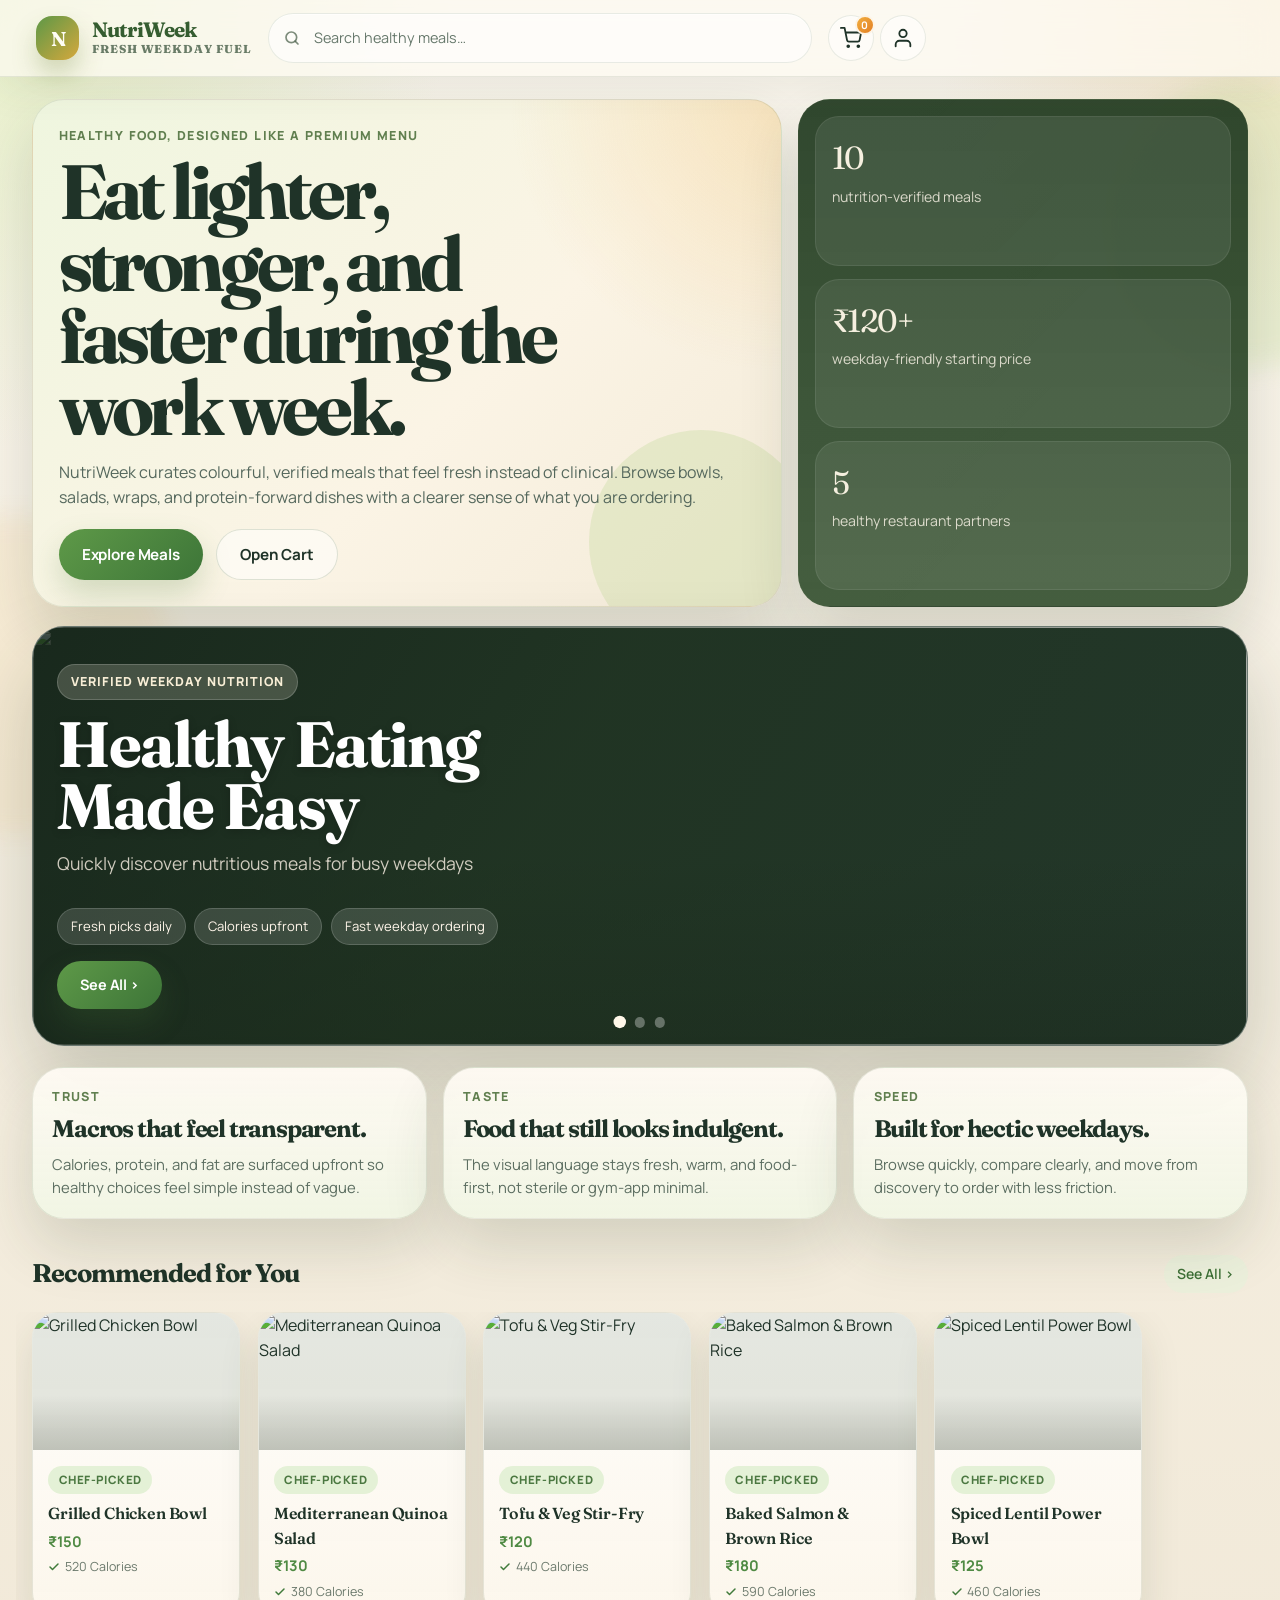
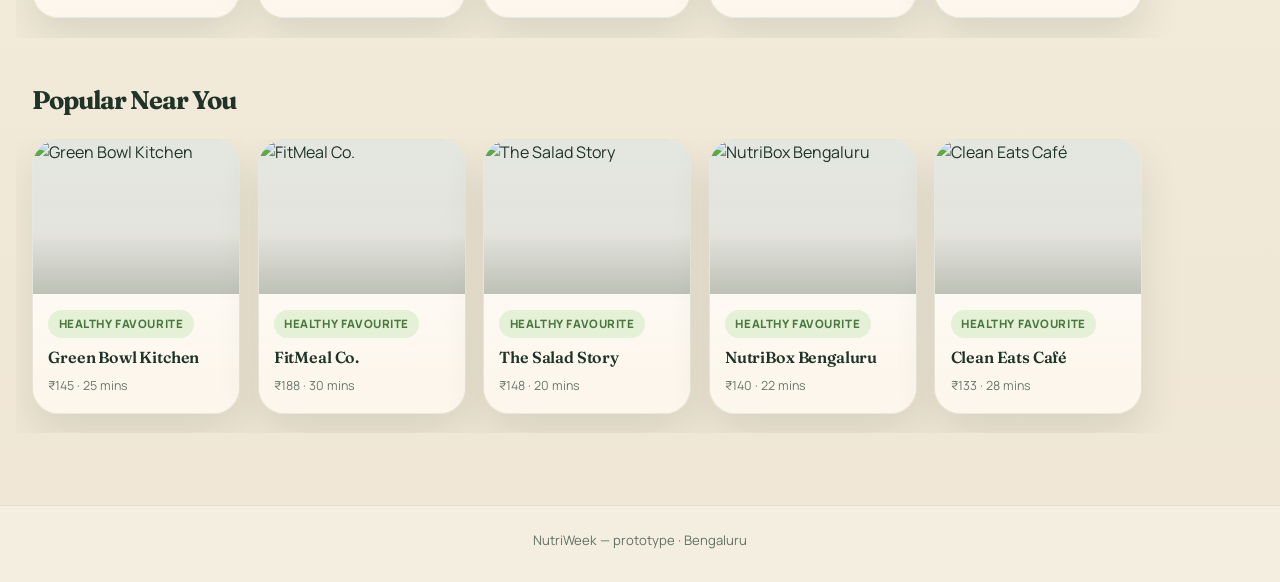
==== commit 7549bdce: "upgraded" ====
--- a/index.html
+++ b/index.html
@@ -7,17 +7,61 @@
   <title>NutriWeek — Healthy meals you can trust</title>
   <link rel="preconnect" href="https://fonts.googleapis.com" />
   <link rel="preconnect" href="https://fonts.gstatic.com" crossorigin />
-  <link href="https://fonts.googleapis.com/css2?family=Inter:wght@400;500;600;700&display=swap" rel="stylesheet" />
-  <link rel="stylesheet" href="styles.css" />
+  <link href="https://fonts.googleapis.com/css2?family=Fraunces:opsz,wght@9..144,600;9..144,700&family=Manrope:wght@400;500;600;700;800&display=swap" rel="stylesheet" />
+  <link rel="stylesheet" href="styles.css?v=2" />
 </head>
 <body>
   <header class="app-navbar" id="app-navbar"></header>
 
   <main class="page-home">
+    <section class="home-masthead">
+      <div class="home-masthead__copy">
+        <p class="home-masthead__eyebrow">Healthy food, designed like a premium menu</p>
+        <h1 class="home-masthead__title">Eat lighter, stronger, and faster during the work week.</h1>
+        <p class="home-masthead__text">NutriWeek curates colourful, verified meals that feel fresh instead of clinical. Browse bowls, salads, wraps, and protein-forward dishes with a clearer sense of what you are ordering.</p>
+        <div class="home-masthead__actions">
+          <a href="search.html" class="btn btn-primary">Explore Meals</a>
+          <a href="cart.html" class="btn btn-outline">Open Cart</a>
+        </div>
+      </div>
+      <div class="home-masthead__panel">
+        <div class="home-stat">
+          <span class="home-stat__value">10</span>
+          <span class="home-stat__label">nutrition-verified meals</span>
+        </div>
+        <div class="home-stat">
+          <span class="home-stat__value">₹120+</span>
+          <span class="home-stat__label">weekday-friendly starting price</span>
+        </div>
+        <div class="home-stat">
+          <span class="home-stat__value">5</span>
+          <span class="home-stat__label">healthy restaurant partners</span>
+        </div>
+      </div>
+    </section>
+
     <!-- Hero Carousel -->
     <section class="hero-carousel" aria-label="Featured meals">
       <div class="carousel-viewport" id="carousel-viewport"></div>
       <div class="carousel-dots" id="carousel-dots"></div>
+    </section>
+
+    <section class="home-values" aria-label="Why NutriWeek">
+      <article class="value-card">
+        <p class="value-card__eyebrow">Trust</p>
+        <h2 class="value-card__title">Macros that feel transparent.</h2>
+        <p class="value-card__text">Calories, protein, and fat are surfaced upfront so healthy choices feel simple instead of vague.</p>
+      </article>
+      <article class="value-card">
+        <p class="value-card__eyebrow">Taste</p>
+        <h2 class="value-card__title">Food that still looks indulgent.</h2>
+        <p class="value-card__text">The visual language stays fresh, warm, and food-first, not sterile or gym-app minimal.</p>
+      </article>
+      <article class="value-card">
+        <p class="value-card__eyebrow">Speed</p>
+        <h2 class="value-card__title">Built for hectic weekdays.</h2>
+        <p class="value-card__text">Browse quickly, compare clearly, and move from discovery to order with less friction.</p>
+      </article>
     </section>
 
     <!-- Recommended for You -->
@@ -42,8 +86,8 @@
     <p class="site-footer__text">NutriWeek — prototype · Bengaluru</p>
   </footer>
 
-  <script src="data.js"></script>
-  <script src="shared.js"></script>
-  <script src="home.js"></script>
+  <script src="data.js?v=2"></script>
+  <script src="shared.js?v=2"></script>
+  <script src="home.js?v=2"></script>
 </body>
 </html>
--- a/styles.css
+++ b/styles.css
@@ -1629,3 +1629,1249 @@
     overflow: hidden;
   }
 }
+
+/* ============================================================
+   VISUAL REHAUL
+   ============================================================ */
+
+:root {
+  --bg: #f6f0e4;
+  --surface: rgba(255, 252, 246, 0.88);
+  --surface-strong: #fffdf8;
+  --surface-tint: #eef4df;
+  --text: #1f3328;
+  --muted: #66786b;
+  --accent: #4f8a43;
+  --accent-hover: #3f7337;
+  --accent-soft: rgba(79, 138, 67, 0.12);
+  --accent-light: #e4f0d8;
+  --accent-border: #bfd6a8;
+  --border: rgba(70, 93, 63, 0.14);
+  --verified: #407b3b;
+  --danger: #b53b30;
+  --shadow-xs: 0 1px 2px rgba(35, 55, 43, 0.04);
+  --shadow-sm: 0 10px 24px rgba(40, 54, 34, 0.08);
+  --shadow-md: 0 18px 40px rgba(40, 54, 34, 0.12);
+  --shadow-lg: 0 26px 60px rgba(40, 54, 34, 0.16);
+  --shadow-xl: 0 36px 80px rgba(40, 54, 34, 0.22);
+  --radius: 24px;
+  --radius-sm: 18px;
+  --radius-xs: 14px;
+  --radius-pill: 999px;
+  --navbar-h: 76px;
+  --transition: 0.24s ease;
+  --heading-font: "Fraunces", Georgia, serif;
+  --body-font: "Manrope", system-ui, sans-serif;
+}
+
+html {
+  scroll-behavior: smooth;
+}
+
+body {
+  font-family: var(--body-font);
+  color: var(--text);
+  background:
+    radial-gradient(circle at top left, rgba(216, 235, 172, 0.58), transparent 28rem),
+    radial-gradient(circle at top right, rgba(241, 204, 138, 0.34), transparent 22rem),
+    linear-gradient(180deg, #fbf7ef 0%, #f4edde 52%, #efe6d4 100%);
+  position: relative;
+}
+
+body::before,
+body::after {
+  content: "";
+  position: fixed;
+  z-index: -1;
+  border-radius: 50%;
+  filter: blur(12px);
+  opacity: 0.45;
+  pointer-events: none;
+}
+
+body::before {
+  width: 18rem;
+  height: 18rem;
+  top: 5rem;
+  right: -7rem;
+  background: rgba(188, 218, 138, 0.55);
+}
+
+body::after {
+  width: 20rem;
+  height: 20rem;
+  bottom: 4rem;
+  left: -9rem;
+  background: rgba(241, 193, 115, 0.32);
+}
+
+h1,
+h2,
+h3,
+.logo,
+.page-intro__title,
+.modal-panel__title {
+  font-family: var(--heading-font);
+}
+
+a {
+  text-decoration-thickness: 1.5px;
+}
+
+button,
+input {
+  font-family: var(--body-font);
+}
+
+.app-navbar {
+  background: rgba(253, 250, 242, 0.72);
+  border-bottom: 1px solid rgba(79, 102, 68, 0.12);
+  box-shadow: 0 14px 36px rgba(64, 79, 50, 0.08);
+  backdrop-filter: blur(16px);
+}
+
+.navbar-inner {
+  gap: 1rem;
+  max-width: 78rem;
+  padding: 0 1.25rem;
+}
+
+.logo {
+  font-size: 1.5rem;
+  letter-spacing: -0.05em;
+  color: #355d30;
+}
+
+.logo--link:hover {
+  color: #284b25;
+}
+
+.navbar-search {
+  max-width: 34rem;
+}
+
+.navbar-search__icon {
+  left: 1rem;
+  color: rgba(73, 96, 74, 0.72);
+}
+
+.navbar-search__input {
+  height: 3.15rem;
+  padding-left: 2.85rem;
+  border: 1px solid rgba(78, 110, 74, 0.12);
+  background: rgba(255, 255, 255, 0.58);
+  box-shadow: inset 0 1px 0 rgba(255, 255, 255, 0.5);
+}
+
+.navbar-search__input:focus {
+  background: rgba(255, 255, 255, 0.92);
+  border-color: rgba(79, 138, 67, 0.35);
+  box-shadow: 0 0 0 4px rgba(79, 138, 67, 0.12);
+}
+
+.navbar-action {
+  width: 2.9rem;
+  height: 2.9rem;
+  background: rgba(255, 255, 255, 0.46);
+  border: 1px solid rgba(78, 110, 74, 0.12);
+  box-shadow: inset 0 1px 0 rgba(255, 255, 255, 0.48);
+}
+
+.navbar-action:hover {
+  background: rgba(235, 244, 224, 0.88);
+  color: var(--accent);
+}
+
+.cart-badge {
+  top: -1px;
+  right: -2px;
+  min-width: 1.25rem;
+  height: 1.25rem;
+  background: linear-gradient(135deg, #f1ae3f, #e37f24);
+  border: 2px solid rgba(255, 252, 246, 0.92);
+}
+
+.btn {
+  border-radius: 999px;
+  padding: 0.8rem 1.45rem;
+  font-weight: 700;
+  letter-spacing: -0.01em;
+}
+
+.btn-primary {
+  background: linear-gradient(135deg, #5e9948, #3d7538);
+  box-shadow: 0 14px 30px rgba(73, 121, 56, 0.22);
+}
+
+.btn-primary:hover {
+  background: linear-gradient(135deg, #50893f, #346830);
+  box-shadow: 0 18px 36px rgba(73, 121, 56, 0.28);
+}
+
+.btn-secondary {
+  background: #314638;
+}
+
+.btn-outline {
+  background: rgba(255, 255, 255, 0.5);
+  border-color: rgba(78, 110, 74, 0.18);
+}
+
+.btn-whatsapp {
+  background: linear-gradient(135deg, #38c96b, #1faa53);
+}
+
+.btn:disabled,
+button:disabled {
+  cursor: not-allowed;
+  opacity: 0.7;
+  box-shadow: none;
+}
+
+.page-home,
+.page-search,
+.page-cart,
+.page-profile,
+.page-meal {
+  position: relative;
+}
+
+.page-home {
+  max-width: 78rem;
+  padding: 1.1rem 0 3rem;
+}
+
+.hero-carousel {
+  max-width: calc(100% - 2rem);
+  margin: 0 auto;
+  aspect-ratio: 16 / 7.5;
+  border-radius: 2rem;
+  overflow: hidden;
+  box-shadow: var(--shadow-xl);
+  border: 1px solid rgba(255, 255, 255, 0.34);
+}
+
+.carousel-slide {
+  align-items: stretch;
+}
+
+.carousel-slide__overlay {
+  background:
+    linear-gradient(120deg, rgba(23, 38, 26, 0.82) 0%, rgba(34, 53, 29, 0.44) 42%, rgba(84, 108, 67, 0.08) 100%),
+    linear-gradient(to top, rgba(20, 32, 22, 0.4), transparent 45%);
+}
+
+.carousel-slide__content {
+  display: flex;
+  flex-direction: column;
+  justify-content: flex-end;
+  gap: 0.8rem;
+  padding: 2rem 1.5rem 2.25rem;
+}
+
+.carousel-slide__eyebrow {
+  align-self: flex-start;
+  display: inline-flex;
+  padding: 0.45rem 0.8rem;
+  border-radius: var(--radius-pill);
+  background: rgba(243, 239, 220, 0.2);
+  border: 1px solid rgba(255, 255, 255, 0.18);
+  color: #f8eed6;
+  font-size: 0.78rem;
+  font-weight: 800;
+  letter-spacing: 0.08em;
+  text-transform: uppercase;
+}
+
+.carousel-slide__title {
+  font-size: clamp(2rem, 5vw, 4rem);
+  line-height: 0.98;
+  max-width: 10ch;
+  margin-bottom: 0;
+  text-wrap: balance;
+}
+
+.carousel-slide__subtitle {
+  max-width: 32rem;
+  font-size: clamp(0.96rem, 2vw, 1.1rem);
+  color: rgba(255, 245, 232, 0.88);
+}
+
+.carousel-slide__stats {
+  display: flex;
+  flex-wrap: wrap;
+  gap: 0.55rem;
+}
+
+.carousel-slide__stats span {
+  display: inline-flex;
+  align-items: center;
+  padding: 0.48rem 0.8rem;
+  border-radius: var(--radius-pill);
+  background: rgba(255, 255, 255, 0.14);
+  border: 1px solid rgba(255, 255, 255, 0.16);
+  color: #fff6ea;
+  font-size: 0.82rem;
+}
+
+.carousel-slide__cta {
+  align-self: flex-start;
+  margin-top: 0.2rem;
+}
+
+.carousel-dots {
+  bottom: 1.1rem;
+  gap: 0.6rem;
+}
+
+.carousel-dot {
+  width: 0.65rem;
+  height: 0.65rem;
+  background: rgba(255, 255, 255, 0.32);
+}
+
+.carousel-dot--active {
+  background: #fff7e9;
+}
+
+.rail {
+  padding-top: 2.2rem;
+}
+
+.rail__header {
+  align-items: center;
+  padding: 0 1.35rem;
+  margin-bottom: 1.15rem;
+}
+
+.rail__title {
+  font-size: clamp(1.4rem, 2vw, 1.8rem);
+  letter-spacing: -0.04em;
+}
+
+.rail__see-all {
+  padding: 0.5rem 0.85rem;
+  border-radius: var(--radius-pill);
+  background: rgba(233, 242, 220, 0.72);
+  color: #3e7037;
+}
+
+.rail__scroll {
+  padding: 0 1.35rem 1.2rem;
+  gap: 1.1rem;
+}
+
+.meal-card-sm,
+.restaurant-card,
+.meal-result-card,
+.cart-item,
+.cart-summary,
+.feedback-inline,
+.profile-card,
+.modal-panel,
+.contact-card {
+  background:
+    linear-gradient(180deg, rgba(255, 255, 255, 0.9), rgba(253, 248, 238, 0.88));
+  border: 1px solid rgba(86, 110, 75, 0.14);
+  box-shadow: var(--shadow-md);
+}
+
+.meal-card-sm,
+.restaurant-card {
+  border-radius: 1.6rem;
+}
+
+.meal-card-sm:hover,
+.restaurant-card:hover,
+.meal-result-card:hover {
+  transform: translateY(-5px);
+  box-shadow: 0 26px 50px rgba(51, 68, 42, 0.16);
+}
+
+.meal-card-sm__media,
+.restaurant-card__media {
+  position: relative;
+}
+
+.meal-card-sm__media::after,
+.restaurant-card__media::after {
+  content: "";
+  position: absolute;
+  inset: auto 0 0;
+  height: 40%;
+  background: linear-gradient(to top, rgba(23, 34, 24, 0.18), transparent);
+}
+
+.meal-card-sm__body,
+.restaurant-card__body {
+  padding: 0.95rem 0.95rem 1rem;
+}
+
+.meal-card-sm__kicker,
+.restaurant-card__kicker,
+.meal-result-card__kicker {
+  display: inline-flex;
+  align-items: center;
+  margin-bottom: 0.45rem;
+  padding: 0.32rem 0.65rem;
+  border-radius: var(--radius-pill);
+  background: rgba(225, 239, 210, 0.88);
+  color: #4b7841;
+  font-size: 0.72rem;
+  font-weight: 800;
+  letter-spacing: 0.05em;
+  text-transform: uppercase;
+}
+
+.meal-card-sm__name,
+.restaurant-card__name {
+  font-size: 1rem;
+}
+
+.restaurant-card__meta,
+.meal-card-sm__cal {
+  color: #6a786b;
+}
+
+.page-intro {
+  position: relative;
+  overflow: hidden;
+  margin-bottom: 1.5rem;
+  padding: 1.5rem 1.25rem;
+  border-radius: 1.8rem;
+  background:
+    radial-gradient(circle at top right, rgba(235, 209, 144, 0.42), transparent 38%),
+    linear-gradient(135deg, rgba(238, 245, 226, 0.96), rgba(252, 245, 233, 0.98));
+  border: 1px solid rgba(88, 110, 74, 0.14);
+  box-shadow: var(--shadow-md);
+}
+
+.page-intro::after {
+  content: "";
+  position: absolute;
+  right: -2.2rem;
+  top: -2.2rem;
+  width: 8rem;
+  height: 8rem;
+  border-radius: 50%;
+  background: rgba(218, 233, 186, 0.55);
+}
+
+.page-intro__eyebrow {
+  position: relative;
+  z-index: 1;
+  margin: 0 0 0.6rem;
+  color: #5b7f46;
+  font-size: 0.76rem;
+  font-weight: 800;
+  letter-spacing: 0.1em;
+  text-transform: uppercase;
+}
+
+.page-intro__title {
+  position: relative;
+  z-index: 1;
+  margin: 0;
+  font-size: clamp(1.8rem, 5vw, 2.7rem);
+  line-height: 1.02;
+  letter-spacing: -0.05em;
+  max-width: 12ch;
+  text-wrap: balance;
+}
+
+.page-intro__copy {
+  position: relative;
+  z-index: 1;
+  margin: 0.85rem 0 0;
+  max-width: 38rem;
+  color: #5f7266;
+  font-size: 0.95rem;
+}
+
+.page-search,
+.page-cart,
+.page-profile {
+  max-width: 52rem;
+  padding: 1.25rem 1rem 4rem;
+}
+
+.filter-bar {
+  position: sticky;
+  top: calc(var(--navbar-h) + 0.7rem);
+  z-index: 10;
+  margin-bottom: 1.4rem;
+  padding: 0.85rem;
+  border: 1px solid rgba(88, 110, 74, 0.12);
+  border-radius: 1.4rem;
+  background: rgba(255, 251, 245, 0.82);
+  backdrop-filter: blur(12px);
+  box-shadow: var(--shadow-sm);
+}
+
+.chip {
+  padding: 0.62rem 1rem;
+  background: rgba(255, 255, 255, 0.7);
+  border-color: rgba(88, 110, 74, 0.12);
+  color: #536559;
+}
+
+.chip--active {
+  background: linear-gradient(135deg, rgba(228, 240, 216, 0.98), rgba(246, 239, 214, 0.9));
+  color: #3f7139;
+  box-shadow: inset 0 0 0 1px rgba(79, 138, 67, 0.08);
+}
+
+.results-list {
+  gap: 1.15rem;
+}
+
+.meal-result-card {
+  border-radius: 1.55rem;
+}
+
+.meal-result-card__link {
+  align-items: stretch;
+}
+
+.meal-result-card__media {
+  flex-basis: 8rem;
+}
+
+.meal-result-card__body {
+  gap: 0.3rem;
+  padding: 1rem 1rem 1rem 0.15rem;
+}
+
+.meal-result-card__name {
+  font-size: 1.15rem;
+  letter-spacing: -0.03em;
+}
+
+.meal-result-card__restaurant {
+  color: #688070;
+}
+
+.meal-result-card__desc {
+  color: #617265;
+  -webkit-line-clamp: 2;
+}
+
+.meal-result-card__macros {
+  display: flex;
+  flex-wrap: wrap;
+  gap: 0.45rem;
+  margin-top: 0.05rem;
+}
+
+.meal-result-card__macros span {
+  padding: 0.28rem 0.6rem;
+  border-radius: var(--radius-pill);
+  background: rgba(232, 240, 221, 0.85);
+  color: #4f6e4f;
+  font-size: 0.74rem;
+  font-weight: 700;
+}
+
+.badge {
+  margin-top: 0.35rem;
+  background: linear-gradient(135deg, #4c8a40, #356a33);
+  border-radius: var(--radius-pill);
+  padding: 0.32rem 0.65rem;
+}
+
+.heart-btn {
+  top: 0.9rem;
+  right: 0.8rem;
+  width: 2.5rem;
+  height: 2.5rem;
+  background: rgba(255, 251, 245, 0.86);
+}
+
+.feedback-inline {
+  margin-top: 1.8rem;
+  border-style: solid;
+  border-radius: 1.6rem;
+}
+
+.feedback-inline__label {
+  color: #5f6d62;
+}
+
+.btn-feedback {
+  background: rgba(255, 255, 255, 0.7);
+  border-color: rgba(88, 110, 74, 0.12);
+}
+
+.page-meal {
+  max-width: 52rem;
+  padding: 1rem 1rem 7rem;
+}
+
+.breadcrumb {
+  padding: 0.55rem 0.4rem 1rem;
+}
+
+.meal-hero {
+  position: relative;
+  border-radius: 2rem;
+  box-shadow: var(--shadow-xl);
+  overflow: hidden;
+}
+
+.meal-hero::after {
+  content: "";
+  position: absolute;
+  inset: auto 0 0;
+  height: 45%;
+  background: linear-gradient(to top, rgba(21, 30, 21, 0.42), transparent);
+}
+
+.meal-hero__badge {
+  position: absolute;
+  top: 1rem;
+  left: 1rem;
+  z-index: 1;
+  padding: 0.52rem 0.88rem;
+  border-radius: var(--radius-pill);
+  background: rgba(248, 243, 224, 0.88);
+  color: #4c7044;
+  font-size: 0.78rem;
+  font-weight: 800;
+  text-transform: uppercase;
+  letter-spacing: 0.08em;
+}
+
+.meal-info,
+.meal-description,
+.meal-tags {
+  background: rgba(255, 252, 247, 0.72);
+  border-left: 1px solid rgba(88, 110, 74, 0.08);
+  border-right: 1px solid rgba(88, 110, 74, 0.08);
+}
+
+.meal-info {
+  margin-top: 1rem;
+  padding-top: 1.4rem;
+  border-top: 1px solid rgba(88, 110, 74, 0.1);
+  border-radius: 1.6rem 1.6rem 0 0;
+}
+
+.meal-info__eyebrow {
+  display: inline-flex;
+  margin-bottom: 0.5rem;
+  color: #5d8048;
+  font-size: 0.76rem;
+  font-weight: 800;
+  letter-spacing: 0.1em;
+  text-transform: uppercase;
+}
+
+.meal-info__name {
+  font-size: clamp(2rem, 4vw, 3rem);
+  line-height: 0.98;
+}
+
+.meal-info__restaurant {
+  font-size: 1rem;
+}
+
+.macro-badges {
+  gap: 0.6rem;
+}
+
+.macro-badge {
+  padding: 0.56rem 0.95rem;
+  background: linear-gradient(135deg, rgba(227, 239, 215, 0.92), rgba(250, 244, 225, 0.94));
+}
+
+.meal-meta {
+  gap: 0.8rem;
+  padding-bottom: 1.25rem;
+}
+
+.meal-meta__item {
+  padding: 0.48rem 0.75rem;
+  border-radius: var(--radius-pill);
+  background: rgba(255, 255, 255, 0.55);
+}
+
+.meal-description {
+  padding-top: 1.35rem;
+}
+
+.meal-description__title {
+  font-size: 1.5rem;
+}
+
+.meal-description__intro {
+  margin: 0 0 0.7rem;
+  color: #456046;
+  font-size: 0.9rem;
+  font-weight: 700;
+}
+
+.meal-description__text {
+  color: #58695d;
+}
+
+.read-more-btn {
+  display: inline-block;
+  margin-top: 0.6rem;
+  margin-left: 0;
+}
+
+.meal-tags {
+  padding-bottom: 1.25rem;
+  border-bottom: 1px solid rgba(88, 110, 74, 0.1);
+  border-radius: 0 0 1.6rem 1.6rem;
+}
+
+.tag {
+  padding: 0.48rem 0.88rem;
+  background: rgba(237, 244, 226, 0.86);
+  color: #44643f;
+}
+
+.meal-action-bar {
+  bottom: 1rem;
+  left: 1rem;
+  right: 1rem;
+  padding: 0.85rem 1rem;
+  background: rgba(255, 252, 247, 0.86);
+  border: 1px solid rgba(88, 110, 74, 0.14);
+  border-radius: 1.4rem;
+  box-shadow: 0 22px 40px rgba(43, 57, 40, 0.18);
+  backdrop-filter: blur(16px);
+}
+
+@media (min-width: 44rem) {
+  .meal-action-bar {
+    left: 50%;
+    right: auto;
+    width: min(calc(52rem - 2rem), calc(100% - 2rem));
+    transform: translateX(-50%);
+    max-width: none;
+    border-radius: 1.4rem;
+  }
+}
+
+.price-lg {
+  font-size: 1.45rem;
+  color: #2c4d28;
+}
+
+.page-title {
+  font-size: 1.6rem;
+}
+
+.cart-list {
+  gap: 1rem;
+}
+
+.cart-item {
+  padding: 1rem;
+  border-radius: 1.5rem;
+}
+
+.cart-item__media {
+  width: 5.25rem;
+  height: 5.25rem;
+  border-radius: 1.2rem;
+}
+
+.cart-item__name {
+  font-size: 1rem;
+}
+
+.cart-summary {
+  border-radius: 1.7rem;
+}
+
+.cart-summary__total {
+  font-size: 1.15rem;
+}
+
+.cart-summary__price {
+  font-size: 1.4rem;
+}
+
+.cart-empty {
+  border-radius: 1.7rem;
+  background: rgba(255, 252, 246, 0.72);
+  border: 1px solid rgba(88, 110, 74, 0.12);
+  box-shadow: var(--shadow-sm);
+}
+
+.page-profile {
+  text-align: left;
+}
+
+.profile-card {
+  padding: 1.6rem;
+  border-radius: 1.8rem;
+}
+
+.profile-avatar {
+  width: 6rem;
+  height: 6rem;
+  margin: 0 0 1rem;
+  background: linear-gradient(135deg, rgba(227, 239, 214, 0.96), rgba(248, 235, 205, 0.86));
+}
+
+.profile-card__title {
+  margin: 0;
+  font-size: 1.6rem;
+  letter-spacing: -0.04em;
+}
+
+.profile-highlights {
+  display: flex;
+  flex-wrap: wrap;
+  gap: 0.65rem;
+  margin: 1.2rem 0 1.4rem;
+}
+
+.profile-chip {
+  display: inline-flex;
+  padding: 0.5rem 0.9rem;
+  border-radius: var(--radius-pill);
+  background: rgba(229, 239, 216, 0.9);
+  color: #476443;
+  font-size: 0.82rem;
+  font-weight: 700;
+}
+
+.modal-backdrop {
+  background: rgba(33, 43, 29, 0.45);
+  backdrop-filter: blur(8px);
+}
+
+.modal-panel {
+  border-radius: 1.8rem;
+  background:
+    radial-gradient(circle at top right, rgba(233, 214, 165, 0.26), transparent 35%),
+    linear-gradient(180deg, rgba(255, 252, 247, 0.98), rgba(250, 245, 235, 0.96));
+}
+
+.contact-card {
+  border-radius: 1.3rem;
+}
+
+.toast {
+  background: rgba(35, 53, 40, 0.92);
+  backdrop-filter: blur(10px);
+  border: 1px solid rgba(238, 241, 221, 0.12);
+}
+
+.site-footer {
+  margin-top: 1rem;
+  border-top: 1px solid rgba(88, 110, 74, 0.12);
+  background: rgba(255, 252, 246, 0.35);
+}
+
+.site-footer__text,
+.muted {
+  color: #617265;
+}
+
+@media (max-width: 767px) {
+  .navbar-inner {
+    flex-wrap: wrap;
+    height: auto;
+    padding-top: 0.9rem;
+    padding-bottom: 0.9rem;
+  }
+
+  .logo {
+    width: 100%;
+  }
+
+  .navbar-search {
+    order: 3;
+    width: 100%;
+    max-width: none;
+  }
+
+  .hero-carousel {
+    max-width: calc(100% - 1rem);
+    aspect-ratio: 4 / 4.4;
+    border-radius: 1.7rem;
+  }
+
+  .carousel-slide__content {
+    padding: 1.4rem 1.15rem 1.7rem;
+  }
+
+  .carousel-slide__title {
+    max-width: 9ch;
+  }
+
+  .page-intro__title {
+    max-width: 14ch;
+  }
+
+  .filter-bar {
+    position: static;
+  }
+
+  .meal-result-card__link,
+  .cart-item {
+    flex-direction: column;
+    align-items: stretch;
+  }
+
+  .meal-result-card__media,
+  .cart-item__media {
+    width: 100%;
+    height: 12rem;
+  }
+
+  .meal-result-card__body {
+    padding: 1rem;
+  }
+
+  .qty-controls {
+    justify-content: flex-start;
+  }
+
+  .meal-action-bar {
+    flex-wrap: wrap;
+  }
+
+  .meal-action-bar .btn {
+    flex: 1 1 calc(50% - 0.4rem);
+  }
+}
+
+/* ============================================================
+   REHAUL V2
+   ============================================================ */
+
+.logo {
+  display: inline-flex;
+  align-items: center;
+  gap: 0.8rem;
+  width: auto;
+  max-width: 100%;
+}
+
+.logo-mark {
+  display: inline-flex;
+  align-items: center;
+  justify-content: center;
+  width: 2.7rem;
+  height: 2.7rem;
+  border-radius: 1rem;
+  background: linear-gradient(135deg, #5d9847, #d5a83d);
+  color: #fffdf5;
+  font-family: var(--heading-font);
+  font-size: 1.25rem;
+  box-shadow: 0 14px 24px rgba(104, 124, 47, 0.28);
+}
+
+.logo-copy {
+  display: flex;
+  flex-direction: column;
+  line-height: 1;
+  min-width: 0;
+}
+
+.logo-copy__name {
+  font-family: var(--heading-font);
+  font-size: 1.3rem;
+  letter-spacing: -0.04em;
+}
+
+.logo-copy__tag {
+  margin-top: 0.2rem;
+  color: #697c67;
+  font-size: 0.72rem;
+  font-weight: 800;
+  letter-spacing: 0.08em;
+  text-transform: uppercase;
+}
+
+.page-home {
+  padding-top: 1.4rem;
+}
+
+.home-masthead {
+  display: grid;
+  grid-template-columns: minmax(0, 1.5fr) minmax(18rem, 0.9fr);
+  gap: 1rem;
+  align-items: stretch;
+  margin: 0 1rem 1.2rem;
+}
+
+.home-masthead__copy,
+.home-masthead__panel,
+.value-card {
+  position: relative;
+  overflow: hidden;
+  border-radius: 2rem;
+  border: 1px solid rgba(92, 116, 77, 0.14);
+  box-shadow: var(--shadow-lg);
+}
+
+.home-masthead__copy {
+  padding: 1.6rem;
+  background:
+    radial-gradient(circle at top right, rgba(237, 193, 112, 0.34), transparent 30%),
+    linear-gradient(135deg, #eff6df, #fbf4e5 58%, #f3ead8);
+}
+
+.home-masthead__copy::after {
+  content: "";
+  position: absolute;
+  right: -2rem;
+  bottom: -3rem;
+  width: 14rem;
+  height: 14rem;
+  border-radius: 50%;
+  background: rgba(183, 212, 141, 0.28);
+}
+
+.home-masthead__eyebrow,
+.value-card__eyebrow {
+  margin: 0 0 0.65rem;
+  color: #607f4f;
+  font-size: 0.78rem;
+  font-weight: 800;
+  letter-spacing: 0.11em;
+  text-transform: uppercase;
+}
+
+.home-masthead__title {
+  position: relative;
+  z-index: 1;
+  margin: 0;
+  max-width: 11ch;
+  font-family: var(--heading-font);
+  font-size: clamp(2.4rem, 6vw, 4.8rem);
+  line-height: 0.94;
+  letter-spacing: -0.06em;
+}
+
+.home-masthead__text {
+  position: relative;
+  z-index: 1;
+  max-width: 42rem;
+  margin: 1rem 0 0;
+  color: #55685d;
+  font-size: 1rem;
+}
+
+.home-masthead__actions {
+  position: relative;
+  z-index: 1;
+  display: flex;
+  gap: 0.8rem;
+  flex-wrap: wrap;
+  margin-top: 1.2rem;
+}
+
+.home-masthead__panel {
+  display: grid;
+  gap: 0.8rem;
+  padding: 1rem;
+  background:
+    linear-gradient(180deg, rgba(40, 64, 38, 0.96), rgba(49, 78, 45, 0.9)),
+    linear-gradient(135deg, rgba(255, 255, 255, 0.06), transparent);
+  color: #f5efdf;
+}
+
+.home-stat {
+  padding: 1rem;
+  border-radius: 1.5rem;
+  background: rgba(255, 255, 255, 0.08);
+  border: 1px solid rgba(255, 255, 255, 0.08);
+}
+
+.home-stat__value {
+  display: block;
+  font-family: var(--heading-font);
+  font-size: 2rem;
+  letter-spacing: -0.05em;
+}
+
+.home-stat__label {
+  display: block;
+  margin-top: 0.2rem;
+  color: rgba(247, 241, 228, 0.84);
+  font-size: 0.88rem;
+}
+
+.hero-carousel {
+  margin-top: 0.2rem;
+}
+
+.home-values {
+  display: grid;
+  grid-template-columns: repeat(3, minmax(0, 1fr));
+  gap: 1rem;
+  margin: 1.3rem 1rem 0;
+}
+
+.value-card {
+  padding: 1.2rem;
+  background:
+    linear-gradient(180deg, rgba(255, 251, 244, 0.92), rgba(240, 246, 229, 0.85));
+}
+
+.value-card__title {
+  margin: 0;
+  font-size: 1.5rem;
+  line-height: 1.02;
+  letter-spacing: -0.05em;
+}
+
+.value-card__text {
+  margin: 0.7rem 0 0;
+  color: #5c6e61;
+  font-size: 0.93rem;
+}
+
+.rail__header,
+.rail__scroll {
+  padding-left: 1rem;
+  padding-right: 1rem;
+}
+
+.meal-showcase {
+  display: grid;
+  grid-template-columns: minmax(0, 1.6fr) minmax(16rem, 0.8fr);
+  gap: 1rem;
+  align-items: stretch;
+}
+
+.meal-sidecard {
+  padding: 1.2rem;
+  border-radius: 2rem;
+  background:
+    linear-gradient(180deg, rgba(255, 251, 244, 0.95), rgba(236, 245, 224, 0.9));
+  border: 1px solid rgba(88, 110, 74, 0.14);
+  box-shadow: var(--shadow-lg);
+}
+
+.meal-sidecard__eyebrow {
+  margin: 0 0 0.8rem;
+  color: #607f4f;
+  font-size: 0.76rem;
+  font-weight: 800;
+  letter-spacing: 0.1em;
+  text-transform: uppercase;
+}
+
+.meal-sidecard__grid {
+  display: grid;
+  grid-template-columns: repeat(2, minmax(0, 1fr));
+  gap: 0.8rem;
+}
+
+.meal-sidecard__stat {
+  padding: 0.95rem;
+  border-radius: 1.2rem;
+  background: rgba(255, 255, 255, 0.72);
+}
+
+.meal-sidecard__value {
+  display: block;
+  font-family: var(--heading-font);
+  font-size: 1.5rem;
+  letter-spacing: -0.05em;
+  color: #2b4f2a;
+}
+
+.meal-sidecard__label {
+  display: block;
+  margin-top: 0.2rem;
+  color: #667b6c;
+  font-size: 0.8rem;
+  font-weight: 700;
+  text-transform: uppercase;
+  letter-spacing: 0.06em;
+}
+
+.meal-sidecard__note {
+  margin: 0.95rem 0 0;
+  color: #5a6d60;
+  font-size: 0.9rem;
+}
+
+.meal-story {
+  margin-top: 1rem;
+}
+
+.meal-info,
+.meal-description,
+.meal-tags {
+  margin-left: auto;
+  margin-right: auto;
+}
+
+.meal-action-bar {
+  display: grid;
+  grid-template-columns: minmax(0, 1fr) auto auto;
+  align-items: center;
+}
+
+.price-lg {
+  margin-right: 0;
+  min-width: 0;
+}
+
+.meal-action-bar .btn {
+  justify-self: end;
+}
+
+@media (max-width: 900px) {
+  .home-masthead,
+  .home-values,
+  .meal-showcase {
+    grid-template-columns: 1fr;
+  }
+
+  .home-masthead__title {
+    max-width: 13ch;
+  }
+}
+
+@media (max-width: 767px) {
+  .logo-copy__tag {
+    display: none;
+  }
+
+  .logo {
+    width: auto;
+  }
+
+  .home-masthead,
+  .home-values {
+    margin-left: 0.5rem;
+    margin-right: 0.5rem;
+  }
+
+  .home-masthead__copy,
+  .home-masthead__panel,
+  .value-card,
+  .meal-sidecard {
+    border-radius: 1.6rem;
+  }
+
+  .meal-showcase {
+    gap: 0.85rem;
+  }
+
+  .meal-action-bar {
+    grid-template-columns: 1fr 1fr;
+  }
+
+  .price-lg {
+    grid-column: 1 / -1;
+  }
+
+  .meal-action-bar .btn {
+    width: 100%;
+    justify-self: stretch;
+  }
+}
